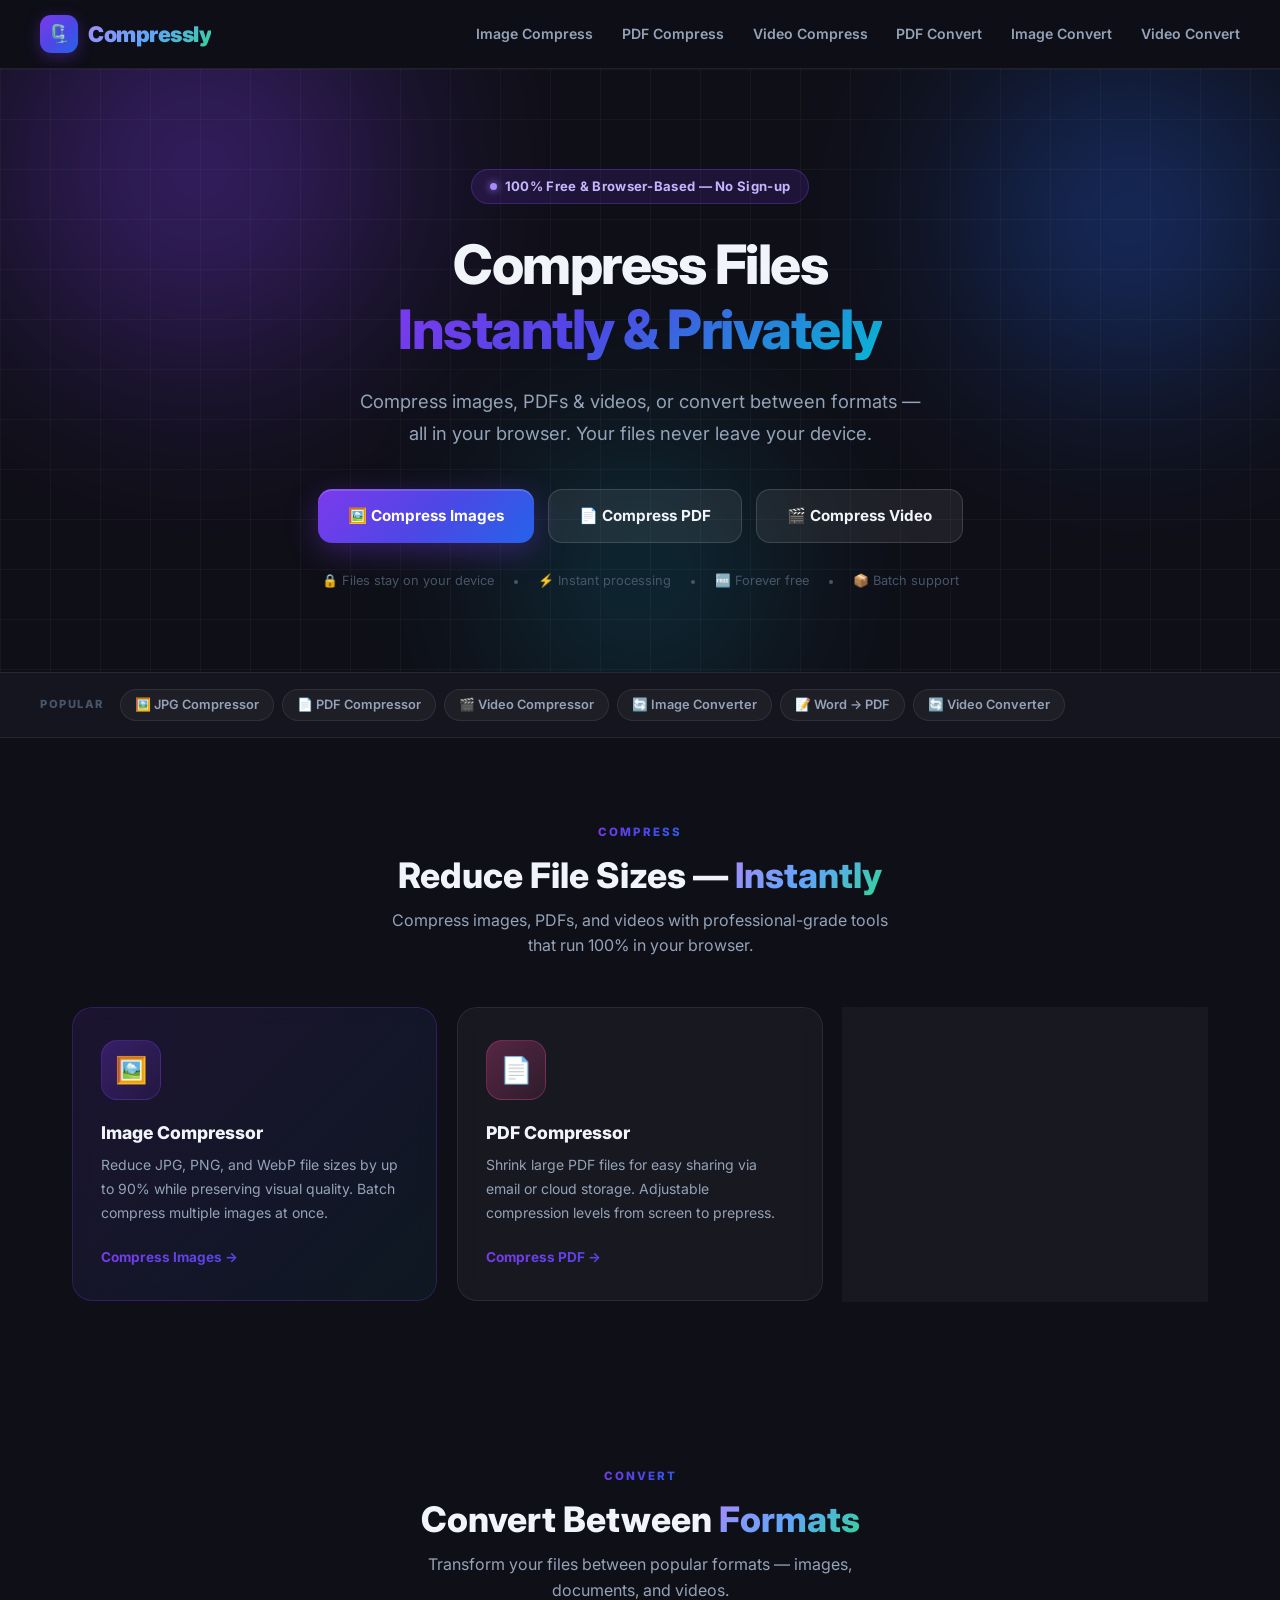
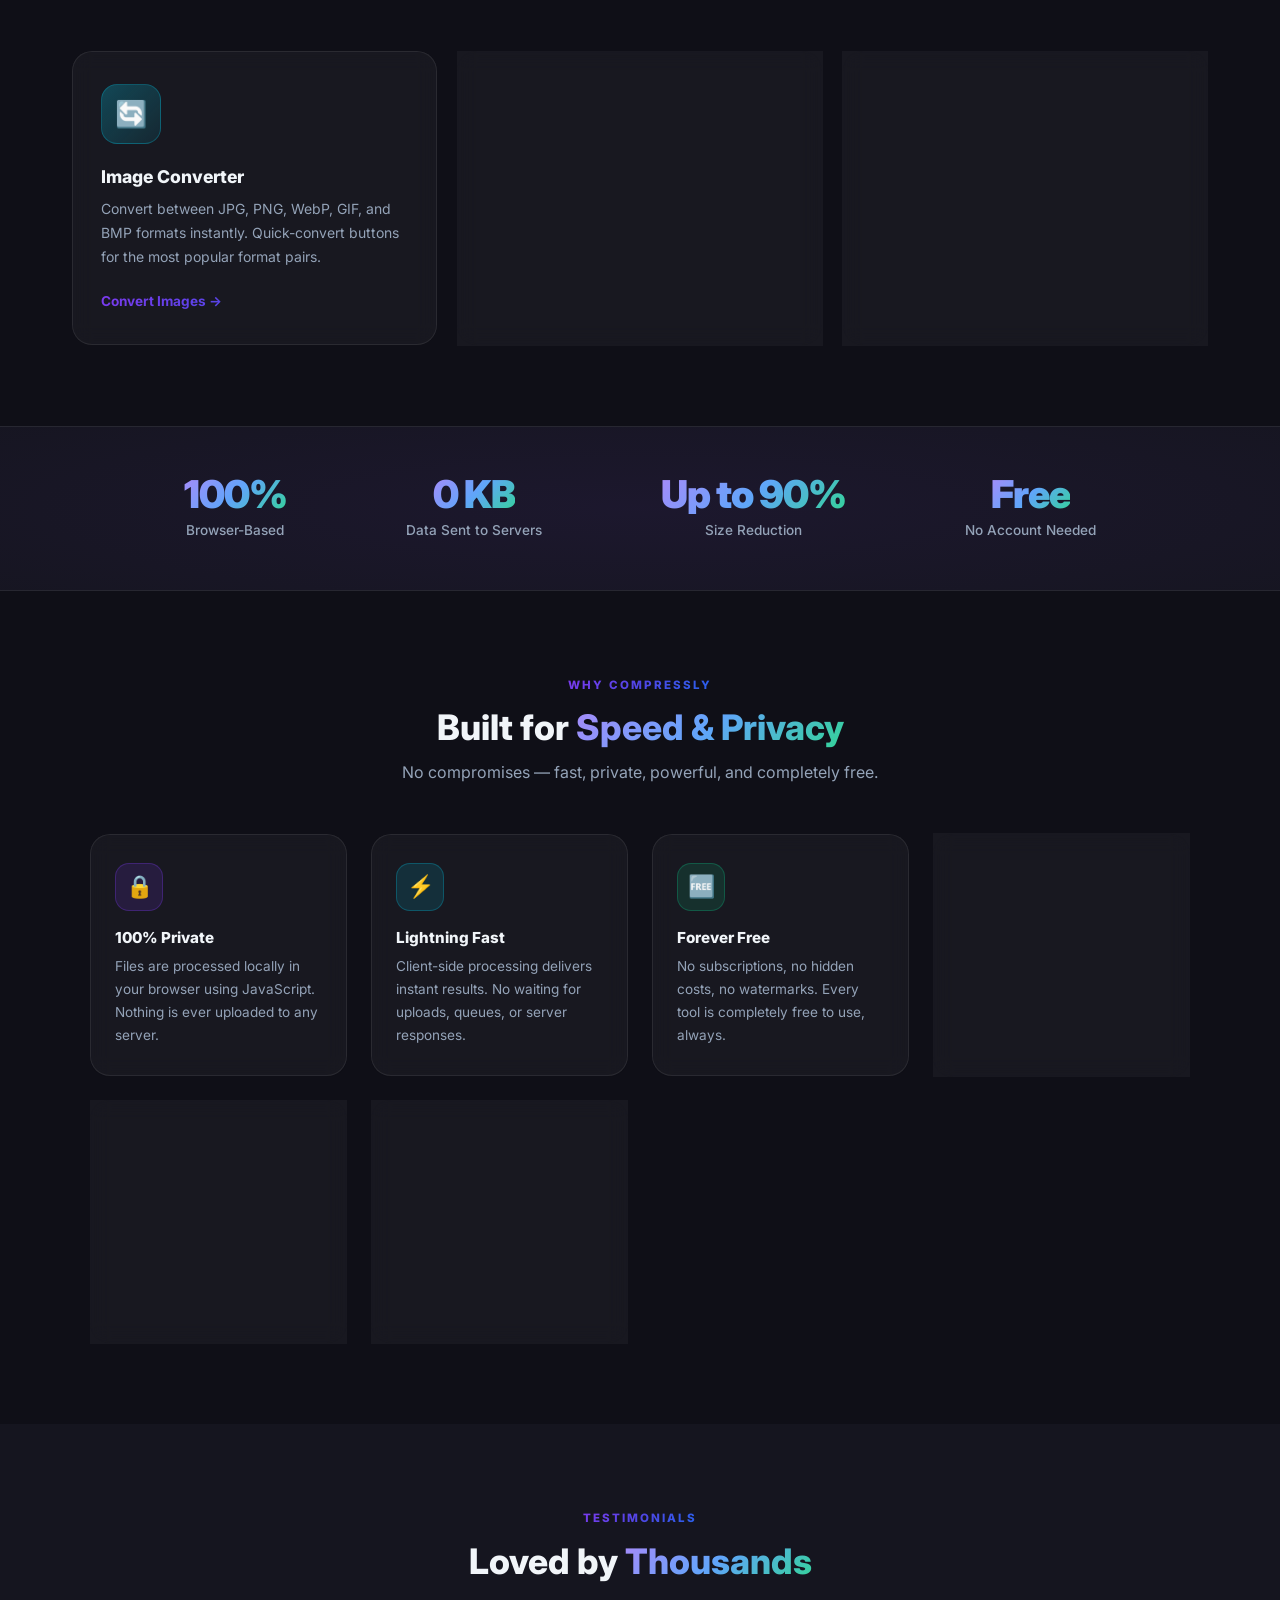
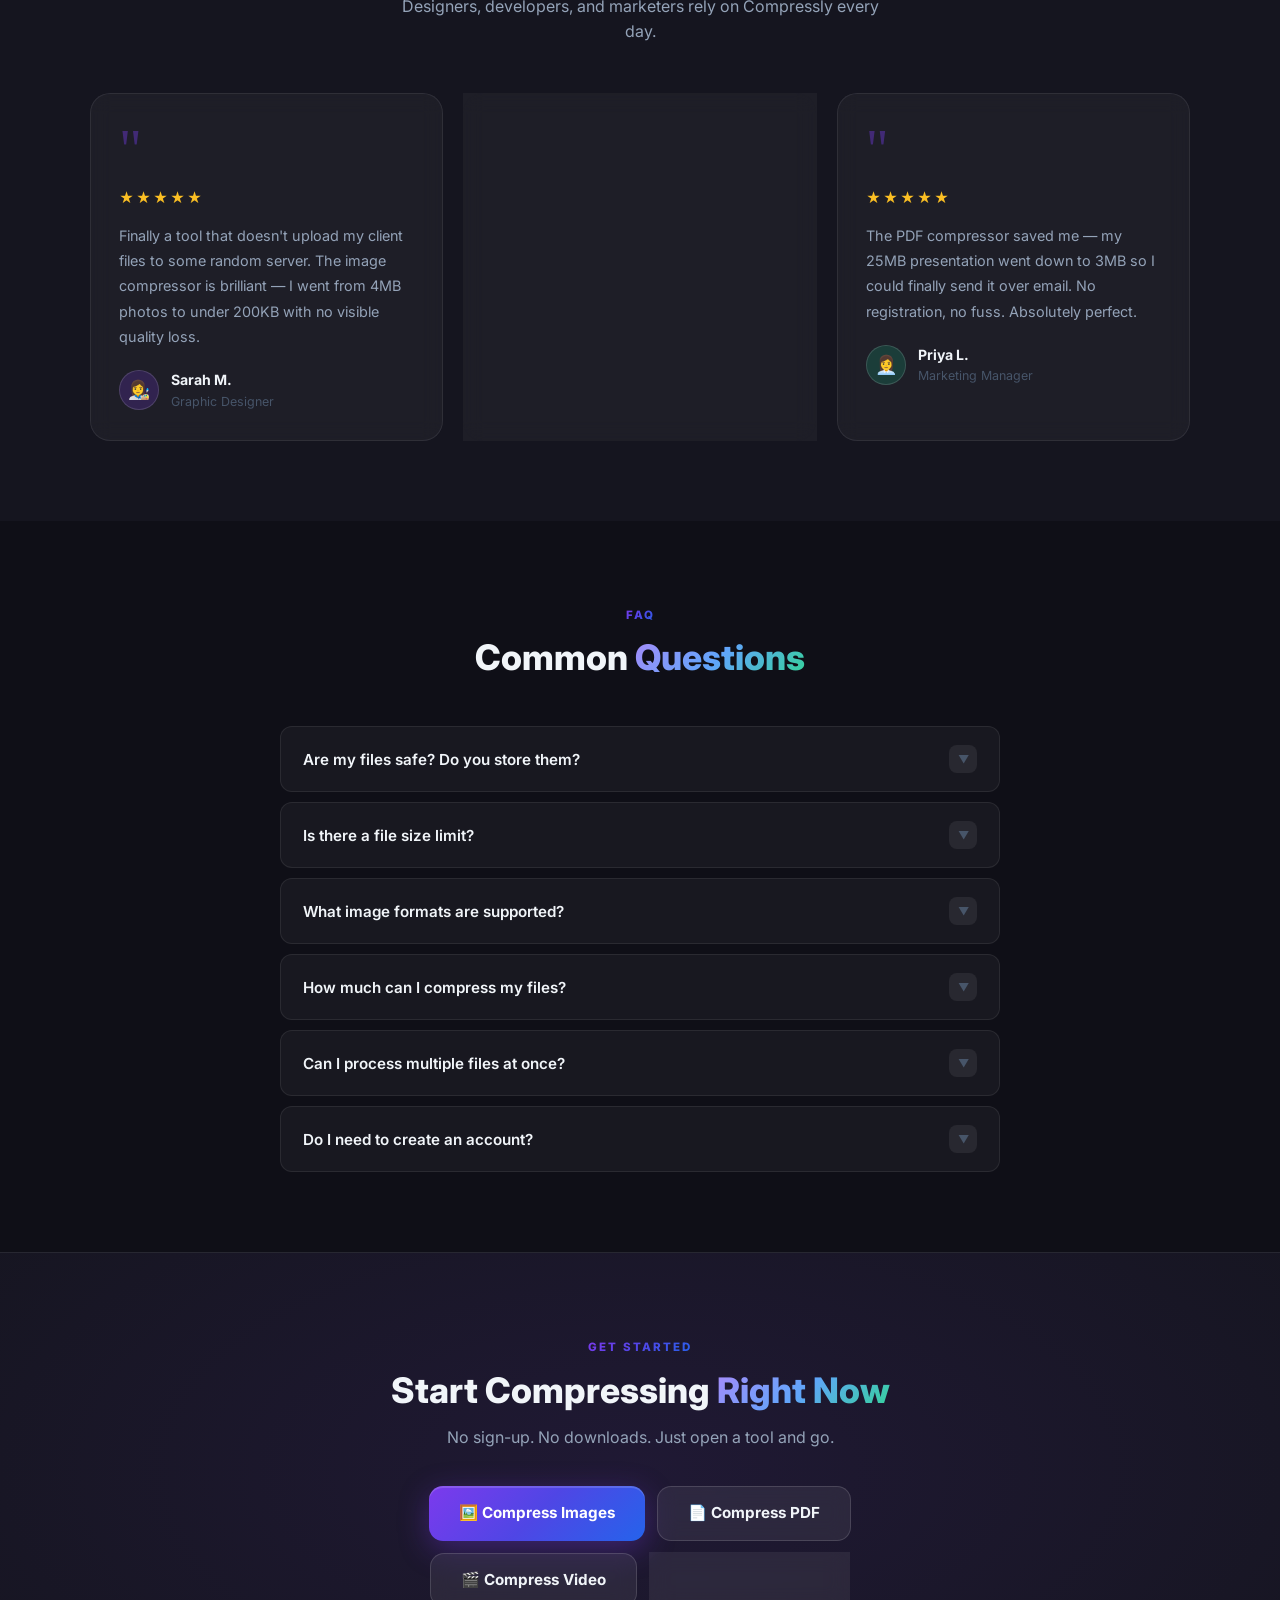
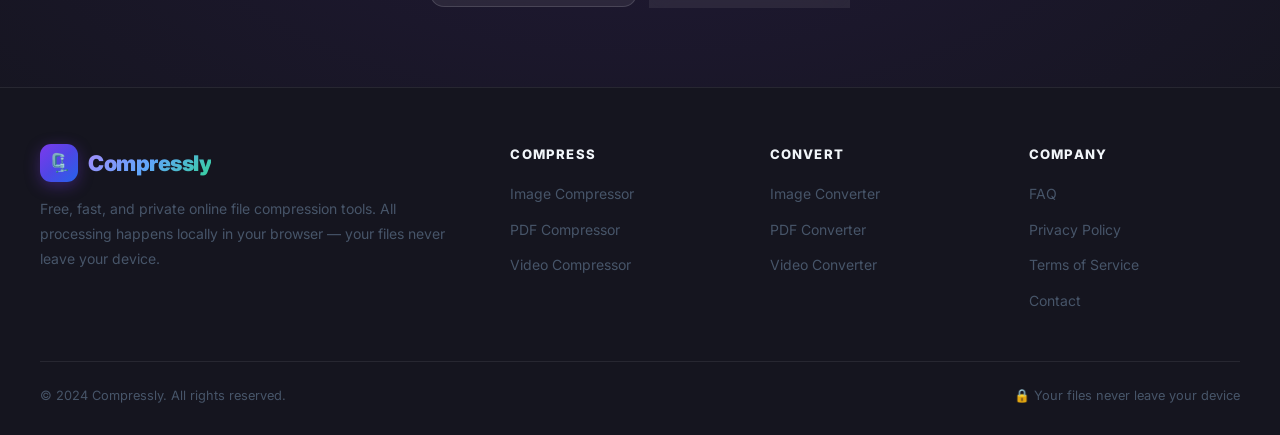
==== index.html @ cc507758 "first commit" ====
<!DOCTYPE html>
<html lang="en">
<head>
  <meta charset="UTF-8" />
  <meta name="viewport" content="width=device-width, initial-scale=1.0" />
  <title>Compressly – Free Online File Compressor & Converter | Image, PDF, Video</title>
  <meta name="description" content="Compress and convert images, PDFs, and videos instantly in your browser. Reduce JPG, PNG, WebP, PDF, MP4 file sizes by up to 90%. 100% free, private, no sign-up — files never leave your device." />
  <meta name="keywords" content="image compressor, PDF compressor, video compressor, image converter, PDF converter, video converter, compress JPG, compress PNG, compress WebP, compress PDF online, reduce file size, convert JPG to PNG, convert PNG to WebP, Word to PDF, PDF to Word, video compression, free online compressor, browser-based compression, no upload file compressor, batch image compression, file size reducer" />
  <meta name="author" content="Compressly" />
  <meta name="robots" content="index, follow" />
  <meta name="theme-color" content="#0f0f17" />
  <link rel="canonical" href="https://compressly.app/" />

  <!-- Open Graph / Facebook -->
  <meta property="og:type" content="website" />
  <meta property="og:title" content="Compressly – Free Online File Compressor & Converter" />
  <meta property="og:description" content="Compress and convert images, PDFs, and videos instantly in your browser. 100% free, private — files never leave your device." />
  <meta property="og:url" content="https://compressly.app/" />
  <meta property="og:site_name" content="Compressly" />
  <meta property="og:image" content="https://compressly.app/og-image.png" />
  <meta property="og:image:width" content="1200" />
  <meta property="og:image:height" content="630" />
  <meta property="og:locale" content="en_US" />

  <!-- Twitter Card -->
  <meta name="twitter:card" content="summary_large_image" />
  <meta name="twitter:title" content="Compressly – Free Online File Compressor & Converter" />
  <meta name="twitter:description" content="Compress images, PDFs & videos right in your browser. No uploads, no servers, no limits. 100% free." />
  <meta name="twitter:image" content="https://compressly.app/og-image.png" />

  <!-- Structured Data / JSON-LD -->
  <script type="application/ld+json">
  {
    "@context": "https://schema.org",
    "@type": "WebApplication",
    "name": "Compressly",
    "url": "https://compressly.app",
    "description": "Free browser-based file compression and conversion tools for images, PDFs, and videos.",
    "applicationCategory": "UtilitiesApplication",
    "operatingSystem": "Any",
    "offers": {
      "@type": "Offer",
      "price": "0",
      "priceCurrency": "USD"
    },
    "featureList": [
      "Image compression (JPG, PNG, WebP)",
      "PDF compression",
      "Video compression (MP4, WebM, MOV)",
      "Image format conversion",
      "PDF to Word conversion",
      "Word to PDF conversion",
      "Video format conversion",
      "Batch processing",
      "100% browser-based processing",
      "No file uploads to servers"
    ]
  }
  </script>

  <link rel="preconnect" href="https://fonts.googleapis.com" />
  <link href="https://fonts.googleapis.com/css2?family=Inter:wght@400;500;600;700;800;900&display=swap" rel="stylesheet" />
  <link rel="stylesheet" href="css/style.css" />
  <style>
    /* ── Index-only extras ── */

    /* Floating tool preview cards in hero */
    .hero-visual {
      position: absolute;
      right: 5%;
      top: 50%;
      transform: translateY(-50%);
      display: none;
    }

    @media (min-width: 1100px) { .hero-visual { display: block; } }

    .mini-card {
      background: rgba(255,255,255,0.06);
      border: 1px solid rgba(255,255,255,0.1);
      border-radius: 14px;
      padding: 12px 16px;
      display: flex;
      align-items: center;
      gap: 12px;
      backdrop-filter: blur(20px);
      min-width: 200px;
      margin-bottom: 12px;
    }

    .mini-card-1 { animation: float 5s ease-in-out infinite; }
    .mini-card-2 { animation: float 6s ease-in-out infinite 1.5s; }
    .mini-card-3 { animation: float 7s ease-in-out infinite 0.8s; }

    .mini-icon {
      width: 36px; height: 36px; border-radius: 10px;
      display: flex; align-items: center; justify-content: center; font-size: 18px;
      flex-shrink: 0;
    }

    .mini-info { flex: 1; }
    .mini-name { font-size: 0.78rem; font-weight: 700; color: #f1f5f9; }
    .mini-sub  { font-size: 0.7rem; color: rgba(255,255,255,0.4); margin-top: 2px; }

    .mini-badge {
      font-size: 0.7rem; font-weight: 800;
      background: rgba(16,185,129,0.2);
      border: 1px solid rgba(16,185,129,0.35);
      color: #6ee7b7;
      border-radius: 6px;
      padding: 2px 7px;
    }

    /* Tool grid card hover colors */
    .tool-card:nth-child(1):hover { border-color: rgba(124,58,237,0.5); box-shadow: 0 20px 60px rgba(0,0,0,0.5), 0 0 60px rgba(124,58,237,0.15); }
    .tool-card:nth-child(2):hover { border-color: rgba(239,68,68,0.5); box-shadow: 0 20px 60px rgba(0,0,0,0.5), 0 0 60px rgba(239,68,68,0.1); }
    .tool-card:nth-child(3):hover { border-color: rgba(6,182,212,0.5); box-shadow: 0 20px 60px rgba(0,0,0,0.5), 0 0 60px rgba(6,182,212,0.1); }

    /* Gradient border on first card */
    .tool-card-featured {
      background: linear-gradient(135deg, rgba(124,58,237,0.12), rgba(6,182,212,0.06)) !important;
      border: 1px solid rgba(124,58,237,0.25) !important;
    }

    /* Section separator line */
    .section-line {
      height: 1px;
      background: linear-gradient(90deg, transparent, var(--border2), transparent);
      max-width: 1200px;
      margin: 0 auto;
    }

    /* Feature icons unique colors */
    .fi-1 { background: rgba(124,58,237,0.15); border-color: rgba(124,58,237,0.3); }
    .fi-2 { background: rgba(6,182,212,0.15); border-color: rgba(6,182,212,0.3); }
    .fi-3 { background: rgba(16,185,129,0.15); border-color: rgba(16,185,129,0.3); }
    .fi-4 { background: rgba(245,158,11,0.15); border-color: rgba(245,158,11,0.3); }
    .fi-5 { background: rgba(236,72,153,0.15); border-color: rgba(236,72,153,0.3); }
    .fi-6 { background: rgba(79,70,229,0.15); border-color: rgba(79,70,229,0.3); }
  </style>
</head>
<body>

<!-- ── NAVBAR ── -->
<nav class="navbar">
  <div class="nav-inner">
    <a href="index.html" class="logo">
      <div class="logo-icon">🗜️</div>
      <span class="logo-text">Compressly</span>
    </a>
    <ul class="nav-links">
      <li><a href="image-compress.html">Image Compress</a></li>
      <li><a href="pdf-compress.html">PDF Compress</a></li>
      <li><a href="video-compress.html">Video Compress</a></li>
      <li><a href="pdf-convert.html">PDF Convert</a></li>
      <li><a href="image-convert.html">Image Convert</a></li>
      <li><a href="video-convert.html">Video Convert</a></li>
    </ul>
  </div>
</nav>

<!-- ── HERO ── -->
<section class="hero">
  <div class="hero-bg">
    <div class="orb orb-1"></div>
    <div class="orb orb-2"></div>
    <div class="orb orb-3"></div>
  </div>
  <div class="hero-grid"></div>

  <div class="hero-inner">
    <div class="hero-badge">
      <span class="badge-dot"></span>
      100% Free &amp; Browser-Based — No Sign-up
    </div>

    <h1>
      Compress Files<br/>
      <span class="line-grad">Instantly &amp; Privately</span>
    </h1>

    <p>Compress images, PDFs &amp; videos, or convert between formats — all in your browser. Your files never leave your device.</p>

    <div class="hero-actions">
      <a href="image-compress.html" class="btn-hero btn-hero-primary">🖼️ Compress Images</a>
      <a href="pdf-compress.html" class="btn-hero btn-hero-ghost">📄 Compress PDF</a>
      <a href="video-compress.html" class="btn-hero btn-hero-ghost">🎬 Compress Video</a>
    </div>

    <div class="hero-trust">
      <span>🔒 Files stay on your device</span>
      <span class="trust-dot"></span>
      <span>⚡ Instant processing</span>
      <span class="trust-dot"></span>
      <span>🆓 Forever free</span>
      <span class="trust-dot"></span>
      <span>📦 Batch support</span>
    </div>
  </div>
</section>

<!-- ── POPULAR STRIP ── -->
<div class="popular-strip">
  <div class="popular-strip-inner">
    <span class="popular-label">Popular</span>
    <div class="popular-links">
      <a href="image-compress.html" class="popular-link">🖼️ JPG Compressor</a>
      <a href="pdf-compress.html" class="popular-link">📄 PDF Compressor</a>
      <a href="video-compress.html" class="popular-link">🎬 Video Compressor</a>
      <a href="image-convert.html" class="popular-link">🔄 Image Converter</a>
      <a href="pdf-convert.html" class="popular-link">📝 Word → PDF</a>
      <a href="video-convert.html" class="popular-link">🔄 Video Converter</a>
    </div>
  </div>
</div>

<!-- ── COMPRESS SECTION ── -->
<section class="tools-section">
  <div class="section-header">
    <div class="section-eyebrow">Compress</div>
    <h2>Reduce File Sizes — <span class="gradient-text">Instantly</span></h2>
    <p>Compress images, PDFs, and videos with professional-grade tools that run 100% in your browser.</p>
  </div>

  <div class="tools-grid">

    <a href="image-compress.html" class="tool-card tool-card-featured">
      <div class="tool-icon icon-violet">🖼️</div>
      <h3>Image Compressor</h3>
      <p>Reduce JPG, PNG, and WebP file sizes by up to 90% while preserving visual quality. Batch compress multiple images at once.</p>
      <span class="tool-card-link">Compress Images →</span>
    </a>

    <a href="pdf-compress.html" class="tool-card">
      <div class="tool-icon icon-pink">📄</div>
      <h3>PDF Compressor</h3>
      <p>Shrink large PDF files for easy sharing via email or cloud storage. Adjustable compression levels from screen to prepress.</p>
      <span class="tool-card-link">Compress PDF →</span>
    </a>

    <a href="video-compress.html" class="tool-card">
      <div class="tool-icon icon-amber">🎬</div>
      <h3>Video Compressor</h3>
      <p>Reduce video file sizes with adjustable resolution, bitrate, and audio settings. Supports MP4, WebM, MOV, and AVI.</p>
      <span class="tool-card-link">Compress Video →</span>
    </a>

  </div>
</section>

<div class="section-line"></div>

<!-- ── CONVERT SECTION ── -->
<section class="tools-section">
  <div class="section-header">
    <div class="section-eyebrow">Convert</div>
    <h2>Convert Between <span class="gradient-text">Formats</span></h2>
    <p>Transform your files between popular formats — images, documents, and videos.</p>
  </div>

  <div class="tools-grid">

    <a href="image-convert.html" class="tool-card">
      <div class="tool-icon icon-cyan">🔄</div>
      <h3>Image Converter</h3>
      <p>Convert between JPG, PNG, WebP, GIF, and BMP formats instantly. Quick-convert buttons for the most popular format pairs.</p>
      <span class="tool-card-link">Convert Images →</span>
    </a>

    <a href="pdf-convert.html" class="tool-card">
      <div class="tool-icon icon-blue">📑</div>
      <h3>PDF Converter</h3>
      <p>Convert Word documents to PDF and PDF files back to editable Word .docx — with preview, page size options, and instant download.</p>
      <span class="tool-card-link">Convert PDF →</span>
    </a>

    <a href="video-convert.html" class="tool-card">
      <div class="tool-icon icon-green">🎬</div>
      <h3>Video Converter</h3>
      <p>Convert videos between MP4, WebM, and other formats. Choose codecs, resolution, and quality settings.</p>
      <span class="tool-card-link">Convert Video →</span>
    </a>

  </div>
</section>

<div class="section-line"></div>

<!-- ── STATS BAR ── -->
<div class="stats-bar">
  <div class="stats-inner">
    <div class="stat-item">
      <div class="val">100%</div>
      <div class="lbl">Browser-Based</div>
    </div>
    <div class="stat-item">
      <div class="val">0 KB</div>
      <div class="lbl">Data Sent to Servers</div>
    </div>
    <div class="stat-item">
      <div class="val">Up to 90%</div>
      <div class="lbl">Size Reduction</div>
    </div>
    <div class="stat-item">
      <div class="val">Free</div>
      <div class="lbl">No Account Needed</div>
    </div>
  </div>
</div>

<!-- ── FEATURES ── -->
<section class="features-section">
  <div class="features-inner">
    <div class="section-header">
      <div class="section-eyebrow">Why Compressly</div>
      <h2>Built for <span class="gradient-text">Speed &amp; Privacy</span></h2>
      <p>No compromises — fast, private, powerful, and completely free.</p>
    </div>
    <div class="features-grid">
      <div class="feature-card">
        <div class="feature-icon fi-1">🔒</div>
        <h4>100% Private</h4>
        <p>Files are processed locally in your browser using JavaScript. Nothing is ever uploaded to any server.</p>
      </div>
      <div class="feature-card">
        <div class="feature-icon fi-2">⚡</div>
        <h4>Lightning Fast</h4>
        <p>Client-side processing delivers instant results. No waiting for uploads, queues, or server responses.</p>
      </div>
      <div class="feature-card">
        <div class="feature-icon fi-3">🆓</div>
        <h4>Forever Free</h4>
        <p>No subscriptions, no hidden costs, no watermarks. Every tool is completely free to use, always.</p>
      </div>
      <div class="feature-card">
        <div class="feature-icon fi-4">📦</div>
        <h4>Batch Processing</h4>
        <p>Process dozens of files at once. Compress a whole folder of images and download as one ZIP.</p>
      </div>
      <div class="feature-card">
        <div class="feature-icon fi-5">📱</div>
        <h4>Works Everywhere</h4>
        <p>Fully responsive — works perfectly on desktop, tablet, or mobile with no app install required.</p>
      </div>
      <div class="feature-card">
        <div class="feature-icon fi-6">🎛️</div>
        <h4>Full Control</h4>
        <p>Adjust quality, dimensions, and output format with intuitive controls built into every tool.</p>
      </div>
    </div>
  </div>
</section>

<div class="section-line"></div>

<!-- ── TESTIMONIALS ── -->
<section class="testimonials-section">
  <div class="section-header">
    <div class="section-eyebrow">Testimonials</div>
    <h2>Loved by <span class="gradient-text">Thousands</span></h2>
    <p>Designers, developers, and marketers rely on Compressly every day.</p>
  </div>
  <div class="testimonials-grid">
    <div class="testimonial-card">
      <div class="t-quote">"</div>
      <div class="stars">★★★★★</div>
      <p class="testimonial-text">Finally a tool that doesn't upload my client files to some random server. The image compressor is brilliant — I went from 4MB photos to under 200KB with no visible quality loss.</p>
      <div class="testimonial-author">
        <div class="author-avatar" style="background:rgba(124,58,237,0.2)">👩‍🎨</div>
        <div>
          <div class="author-name">Sarah M.</div>
          <div class="author-role">Graphic Designer</div>
        </div>
      </div>
    </div>
    <div class="testimonial-card">
      <div class="t-quote">"</div>
      <div class="stars">★★★★★</div>
      <p class="testimonial-text">I batch-compressed 200 product images for our e-commerce site in under 2 minutes. The quality settings are perfect and the interface is incredibly intuitive.</p>
      <div class="testimonial-author">
        <div class="author-avatar" style="background:rgba(6,182,212,0.2)">👨‍💻</div>
        <div>
          <div class="author-name">James K.</div>
          <div class="author-role">Web Developer</div>
        </div>
      </div>
    </div>
    <div class="testimonial-card">
      <div class="t-quote">"</div>
      <div class="stars">★★★★★</div>
      <p class="testimonial-text">The PDF compressor saved me — my 25MB presentation went down to 3MB so I could finally send it over email. No registration, no fuss. Absolutely perfect.</p>
      <div class="testimonial-author">
        <div class="author-avatar" style="background:rgba(16,185,129,0.2)">👩‍💼</div>
        <div>
          <div class="author-name">Priya L.</div>
          <div class="author-role">Marketing Manager</div>
        </div>
      </div>
    </div>
  </div>
</section>

<!-- ── FAQ ── -->
<section class="faq-section" id="faq">
  <div class="faq-inner">
    <div class="section-header">
      <div class="section-eyebrow">FAQ</div>
      <h2>Common <span class="gradient-text">Questions</span></h2>
    </div>
    <div class="faq-list">
      <div class="faq-item">
        <button class="faq-question" onclick="toggleFaq(this)">
          Are my files safe? Do you store them?
          <span class="faq-chevron">▼</span>
        </button>
        <div class="faq-answer">Absolutely. All file processing happens entirely in your browser using JavaScript. Your files are never uploaded to any server, and we have no way to access them. This is a fundamental design decision, not just a promise.</div>
      </div>
      <div class="faq-item">
        <button class="faq-question" onclick="toggleFaq(this)">
          Is there a file size limit?
          <span class="faq-chevron">▼</span>
        </button>
        <div class="faq-answer">Since processing happens in the browser, the only limit is your device's available memory. Most modern devices can handle files up to several hundred MB. For very large files, a desktop with ample RAM works best.</div>
      </div>
      <div class="faq-item">
        <button class="faq-question" onclick="toggleFaq(this)">
          What image formats are supported?
          <span class="faq-chevron">▼</span>
        </button>
        <div class="faq-answer">Our image tools support JPG/JPEG, PNG, WebP, GIF, and BMP. For compression, JPG and PNG yield the best results. WebP is an excellent modern format choice for web use with the smallest file sizes.</div>
      </div>
      <div class="faq-item">
        <button class="faq-question" onclick="toggleFaq(this)">
          How much can I compress my files?
          <span class="faq-chevron">▼</span>
        </button>
        <div class="faq-answer">Results vary by file content. Typical results: JPG photos 60–85%, PNG graphics 30–70%, PDFs 40–80%. The quality slider lets you fine-tune the balance between file size and visual fidelity.</div>
      </div>
      <div class="faq-item">
        <button class="faq-question" onclick="toggleFaq(this)">
          Can I process multiple files at once?
          <span class="faq-chevron">▼</span>
        </button>
        <div class="faq-answer">Yes! The image compressor and converter support batch processing — just drop multiple files into the upload zone. Each file is processed individually and you can download them all at once as a ZIP archive.</div>
      </div>
      <div class="faq-item">
        <button class="faq-question" onclick="toggleFaq(this)">
          Do I need to create an account?
          <span class="faq-chevron">▼</span>
        </button>
        <div class="faq-answer">No. Compressly is completely free with no account or registration required. Just open any tool and start compressing immediately — no email, no password, no credit card.</div>
      </div>
    </div>
  </div>
</section>

<!-- ── CTA BANNER ── -->
<section style="padding: 80px 2rem; background: var(--bg2); border-top: 1px solid var(--border); text-align: center; position: relative; overflow: hidden;">
  <div style="position:absolute;inset:0;background:radial-gradient(ellipse 70% 100% at 50% 50%, rgba(124,58,237,0.1), transparent);pointer-events:none"></div>
  <div style="position:relative;max-width:600px;margin:0 auto">
    <div class="section-eyebrow">Get Started</div>
    <h2 style="margin-bottom:14px;color:var(--text-1)">Start Compressing <span class="gradient-text">Right Now</span></h2>
    <p style="margin-bottom:36px">No sign-up. No downloads. Just open a tool and go.</p>
    <div style="display:flex;gap:12px;justify-content:center;flex-wrap:wrap">
      <a href="image-compress.html" class="btn-hero btn-hero-primary">🖼️ Compress Images</a>
      <a href="pdf-compress.html" class="btn-hero btn-hero-ghost">📄 Compress PDF</a>
      <a href="video-compress.html" class="btn-hero btn-hero-ghost">🎬 Compress Video</a>
      <a href="image-convert.html" class="btn-hero btn-hero-ghost">🔄 Convert Format</a>
    </div>
  </div>
</section>

<!-- ── FOOTER ── -->
<footer>
  <div class="footer-inner">
    <div class="footer-top">
      <div class="footer-brand">
        <a href="index.html" class="logo">
          <div class="logo-icon">🗜️</div>
          <span class="logo-text">Compressly</span>
        </a>
        <p>Free, fast, and private online file compression tools. All processing happens locally in your browser — your files never leave your device.</p>
      </div>
      <div class="footer-col">
        <h5>Compress</h5>
        <ul>
          <li><a href="image-compress.html">Image Compressor</a></li>
          <li><a href="pdf-compress.html">PDF Compressor</a></li>
          <li><a href="video-compress.html">Video Compressor</a></li>
        </ul>
      </div>
      <div class="footer-col">
        <h5>Convert</h5>
        <ul>
          <li><a href="image-convert.html">Image Converter</a></li>
          <li><a href="pdf-convert.html">PDF Converter</a></li>
          <li><a href="video-convert.html">Video Converter</a></li>
        </ul>
      </div>
      <div class="footer-col">
        <h5>Company</h5>
        <ul>
          <li><a href="#faq">FAQ</a></li>
          <li><a href="#">Privacy Policy</a></li>
          <li><a href="#">Terms of Service</a></li>
          <li><a href="#">Contact</a></li>
        </ul>
      </div>
    </div>
    <div class="footer-bottom">
      <span>© 2024 Compressly. All rights reserved.</span>
      <span>🔒 Your files never leave your device</span>
    </div>
  </div>
</footer>

<script>
  function toggleFaq(btn) {
    const item = btn.closest('.faq-item');
    const isOpen = item.classList.contains('open');
    document.querySelectorAll('.faq-item').forEach(i => i.classList.remove('open'));
    if (!isOpen) item.classList.add('open');
  }
</script>
</body>
</html>
---- css/style.css ----
/* ============================================================
   COMPRESSLY — Modern Redesign
   Design language: Dark-accented, glassmorphism, gradient-rich
   ============================================================ */

@import url('https://fonts.googleapis.com/css2?family=Inter:wght@400;500;600;700;800;900&display=swap');

/* ── CSS Variables ── */
:root {
  --p1: #7c3aed;
  --p2: #4f46e5;
  --p3: #2563eb;
  --cyan: #06b6d4;
  --pink: #ec4899;
  --green: #10b981;
  --amber: #f59e0b;
  --red: #ef4444;

  --bg: #0f0f17;
  --bg2: #15151f;
  --bg3: #1c1c2e;
  --surface: rgba(255,255,255,0.04);
  --surface2: rgba(255,255,255,0.07);
  --surface3: rgba(255,255,255,0.11);
  --border: rgba(255,255,255,0.08);
  --border2: rgba(255,255,255,0.14);
  --border3: rgba(255,255,255,0.22);

  --text-1: #f1f5f9;
  --text-2: #94a3b8;
  --text-3: #475569;

  --glow-p: rgba(124,58,237,0.35);
  --glow-c: rgba(6,182,212,0.3);

  --grad-primary: linear-gradient(135deg, #7c3aed, #4f46e5, #2563eb);
  --grad-hero: linear-gradient(135deg, #7c3aed 0%, #4f46e5 40%, #06b6d4 100%);
  --grad-card: linear-gradient(135deg, rgba(124,58,237,0.15), rgba(6,182,212,0.08));
  --grad-text: linear-gradient(135deg, #a78bfa, #60a5fa, #34d399);

  --radius: 20px;
  --radius-sm: 12px;
  --radius-xs: 8px;
  --transition: all 0.25s cubic-bezier(0.4, 0, 0.2, 1);
  --transition-slow: all 0.5s cubic-bezier(0.4, 0, 0.2, 1);

  --shadow-glow: 0 0 40px rgba(124,58,237,0.25);
  --shadow-card: 0 8px 32px rgba(0,0,0,0.4);
  --shadow-lg: 0 20px 60px rgba(0,0,0,0.5);
}

/* ── Reset ── */
*, *::before, *::after { box-sizing: border-box; margin: 0; padding: 0; }

html { scroll-behavior: smooth; }

body {
  font-family: 'Inter', -apple-system, BlinkMacSystemFont, sans-serif;
  background: var(--bg);
  color: var(--text-1);
  min-height: 100vh;
  display: flex;
  flex-direction: column;
  line-height: 1.6;
  -webkit-font-smoothing: antialiased;
}

a { text-decoration: none; color: inherit; }
img { display: block; }

/* ── Scrollbar ── */
::-webkit-scrollbar { width: 6px; }
::-webkit-scrollbar-track { background: var(--bg2); }
::-webkit-scrollbar-thumb { background: var(--p1); border-radius: 99px; }

/* ── Typography ── */
h1, h2, h3, h4 { font-weight: 800; line-height: 1.2; }
h1 { font-size: clamp(2rem, 5vw, 3.4rem); }
h2 { font-size: clamp(1.5rem, 3.5vw, 2.2rem); }
h3 { font-size: 1.15rem; }
p { color: var(--text-2); }

.gradient-text {
  background: var(--grad-text);
  -webkit-background-clip: text;
  -webkit-text-fill-color: transparent;
  background-clip: text;
}

/* ── Animations ── */
@keyframes float {
  0%, 100% { transform: translateY(0px) rotate(0deg); }
  33% { transform: translateY(-18px) rotate(1deg); }
  66% { transform: translateY(-8px) rotate(-1deg); }
}
@keyframes pulse-glow {
  0%, 100% { box-shadow: 0 0 20px var(--glow-p), 0 0 60px rgba(124,58,237,0.1); }
  50% { box-shadow: 0 0 40px var(--glow-p), 0 0 80px rgba(124,58,237,0.2); }
}
@keyframes spin { to { transform: rotate(360deg); } }
@keyframes dash {
  to { stroke-dashoffset: -100; }
}
@keyframes fadeUp {
  from { opacity: 0; transform: translateY(24px); }
  to { opacity: 1; transform: translateY(0); }
}
@keyframes shimmer {
  0% { background-position: -200% center; }
  100% { background-position: 200% center; }
}
@keyframes orb-1 {
  0%, 100% { transform: translate(0, 0) scale(1); }
  50% { transform: translate(40px, -30px) scale(1.1); }
}
@keyframes orb-2 {
  0%, 100% { transform: translate(0, 0) scale(1); }
  50% { transform: translate(-30px, 20px) scale(0.9); }
}
@keyframes border-spin {
  from { transform: rotate(0deg); }
  to { transform: rotate(360deg); }
}
@keyframes progress-stripe {
  from { background-position: 0 0; }
  to { background-position: 40px 0; }
}

/* ── Navbar ── */
.navbar {
  position: sticky;
  top: 0;
  z-index: 100;
  padding: 0 2rem;
  background: rgba(15,15,23,0.75);
  backdrop-filter: blur(20px) saturate(180%);
  -webkit-backdrop-filter: blur(20px) saturate(180%);
  border-bottom: 1px solid var(--border);
}

.nav-inner {
  max-width: 1200px;
  margin: 0 auto;
  display: flex;
  align-items: center;
  justify-content: space-between;
  height: 68px;
}

.logo {
  display: flex;
  align-items: center;
  gap: 10px;
  font-size: 1.35rem;
  font-weight: 900;
  letter-spacing: -0.5px;
  color: var(--text-1);
}

.logo-icon {
  width: 38px; height: 38px;
  border-radius: 11px;
  background: var(--grad-primary);
  display: flex;
  align-items: center;
  justify-content: center;
  font-size: 18px;
  box-shadow: 0 4px 15px var(--glow-p);
  animation: pulse-glow 3s ease-in-out infinite;
}

.logo-text { background: var(--grad-text); -webkit-background-clip: text; -webkit-text-fill-color: transparent; background-clip: text; }

.nav-links {
  display: flex;
  align-items: center;
  gap: 1.8rem;
  list-style: none;
}

.nav-links a {
  font-size: 0.88rem;
  font-weight: 600;
  color: var(--text-2);
  transition: var(--transition);
  position: relative;
  padding: 4px 0;
}

.nav-links a::after {
  content: '';
  position: absolute;
  bottom: -2px; left: 0;
  width: 0; height: 2px;
  background: var(--grad-primary);
  border-radius: 99px;
  transition: var(--transition);
}

.nav-links a:hover, .nav-links a.active { color: var(--text-1); }
.nav-links a:hover::after, .nav-links a.active::after { width: 100%; }

.nav-cta {
  background: var(--grad-primary) !important;
  color: #fff !important;
  padding: 8px 20px;
  border-radius: 10px;
  font-size: 0.85rem;
  box-shadow: 0 4px 16px var(--glow-p);
  transition: var(--transition) !important;
}
.nav-cta::after { display: none !important; }
.nav-cta:hover { transform: translateY(-2px); box-shadow: 0 8px 24px var(--glow-p) !important; }

/* ── Hero ── */
.hero {
  position: relative;
  padding: 100px 2rem 80px;
  text-align: center;
  overflow: hidden;
  background: var(--bg);
}

/* Mesh gradient background */
.hero-bg {
  position: absolute;
  inset: 0;
  overflow: hidden;
  pointer-events: none;
}

.orb {
  position: absolute;
  border-radius: 50%;
  filter: blur(80px);
  opacity: 0.45;
}

.orb-1 {
  width: 600px; height: 600px;
  background: radial-gradient(circle, var(--p1), transparent 70%);
  top: -200px; left: -100px;
  animation: orb-1 8s ease-in-out infinite;
}

.orb-2 {
  width: 500px; height: 500px;
  background: radial-gradient(circle, var(--p3), transparent 70%);
  top: -100px; right: -100px;
  animation: orb-2 10s ease-in-out infinite;
}

.orb-3 {
  width: 400px; height: 400px;
  background: radial-gradient(circle, var(--cyan), transparent 70%);
  bottom: -100px; left: 50%;
  transform: translateX(-50%);
  opacity: 0.25;
}

/* Grid overlay */
.hero-grid {
  position: absolute;
  inset: 0;
  background-image:
    linear-gradient(rgba(255,255,255,0.03) 1px, transparent 1px),
    linear-gradient(90deg, rgba(255,255,255,0.03) 1px, transparent 1px);
  background-size: 50px 50px;
}

.hero-inner {
  position: relative;
  max-width: 820px;
  margin: 0 auto;
  animation: fadeUp 0.8s ease both;
}

.hero-badge {
  display: inline-flex;
  align-items: center;
  gap: 8px;
  background: rgba(124,58,237,0.15);
  border: 1px solid rgba(124,58,237,0.35);
  border-radius: 100px;
  padding: 6px 18px;
  font-size: 0.82rem;
  font-weight: 700;
  color: #c4b5fd;
  margin-bottom: 28px;
  letter-spacing: 0.3px;
  backdrop-filter: blur(10px);
}

.hero-badge .badge-dot {
  width: 7px; height: 7px;
  border-radius: 50%;
  background: #a78bfa;
  box-shadow: 0 0 8px #a78bfa;
  animation: pulse-glow 2s infinite;
  flex-shrink: 0;
}

.hero h1 {
  margin-bottom: 22px;
  color: var(--text-1);
  letter-spacing: -1.5px;
}

.hero h1 .line-grad {
  background: var(--grad-hero);
  -webkit-background-clip: text;
  -webkit-text-fill-color: transparent;
  background-clip: text;
}

.hero p {
  font-size: 1.15rem;
  max-width: 560px;
  margin: 0 auto 40px;
  color: var(--text-2);
  line-height: 1.75;
}

.hero-actions {
  display: flex;
  gap: 14px;
  justify-content: center;
  flex-wrap: wrap;
}

.btn-hero {
  display: inline-flex;
  align-items: center;
  gap: 9px;
  padding: 14px 30px;
  border-radius: 14px;
  font-size: 0.95rem;
  font-weight: 700;
  cursor: pointer;
  transition: var(--transition);
  font-family: inherit;
  border: none;
  text-decoration: none;
  white-space: nowrap;
}

.btn-hero-primary {
  background: var(--grad-primary);
  color: #fff;
  box-shadow: 0 8px 30px var(--glow-p), 0 2px 0 rgba(255,255,255,0.15) inset;
}
.btn-hero-primary:hover { transform: translateY(-3px); box-shadow: 0 16px 40px var(--glow-p); }

.btn-hero-ghost {
  background: var(--surface2);
  color: var(--text-1);
  border: 1px solid var(--border2);
  backdrop-filter: blur(10px);
}
.btn-hero-ghost:hover { background: var(--surface3); border-color: var(--border3); transform: translateY(-2px); }

.hero-trust {
  display: flex;
  align-items: center;
  justify-content: center;
  gap: 20px;
  margin-top: 28px;
  font-size: 0.8rem;
  color: var(--text-3);
  flex-wrap: wrap;
}

.hero-trust span {
  display: flex;
  align-items: center;
  gap: 6px;
}

.trust-dot {
  width: 4px; height: 4px;
  border-radius: 50%;
  background: var(--text-3);
}

/* ── Popular strip ── */
.popular-strip {
  padding: 16px 2rem;
  background: var(--bg2);
  border-top: 1px solid var(--border);
  border-bottom: 1px solid var(--border);
}

.popular-strip-inner {
  max-width: 1200px;
  margin: 0 auto;
  display: flex;
  align-items: center;
  gap: 16px;
  flex-wrap: wrap;
}

.popular-label {
  font-size: 0.7rem;
  font-weight: 800;
  text-transform: uppercase;
  letter-spacing: 1.5px;
  color: var(--text-3);
  flex-shrink: 0;
}

.popular-links { display: flex; gap: 8px; flex-wrap: wrap; }

.popular-link {
  display: inline-flex;
  align-items: center;
  gap: 5px;
  padding: 5px 14px;
  background: var(--surface);
  border: 1px solid var(--border);
  border-radius: 100px;
  font-size: 0.8rem;
  font-weight: 600;
  color: var(--text-2);
  transition: var(--transition);
}

.popular-link:hover {
  background: rgba(124,58,237,0.2);
  border-color: rgba(124,58,237,0.4);
  color: #c4b5fd;
}

/* ── Section headers ── */
.section-header { text-align: center; margin-bottom: 48px; }
.section-header h2 { margin-bottom: 12px; color: var(--text-1); }
.section-header p { max-width: 500px; margin: 0 auto; font-size: 1rem; }

.section-eyebrow {
  display: inline-block;
  font-size: 0.72rem;
  font-weight: 800;
  text-transform: uppercase;
  letter-spacing: 2px;
  background: var(--grad-primary);
  -webkit-background-clip: text;
  -webkit-text-fill-color: transparent;
  background-clip: text;
  margin-bottom: 12px;
}

/* ── Tools Section ── */
.tools-section {
  padding: 80px 2rem;
  max-width: 1200px;
  margin: 0 auto;
  width: 100%;
}

.tools-grid {
  display: grid;
  grid-template-columns: repeat(auto-fit, minmax(300px, 1fr));
  gap: 20px;
}

.tool-card {
  background: var(--surface);
  border: 1px solid var(--border);
  border-radius: var(--radius);
  padding: 32px 28px;
  cursor: pointer;
  display: flex;
  flex-direction: column;
  position: relative;
  overflow: hidden;
  transition: var(--transition);
  backdrop-filter: blur(10px);
}

.tool-card::before {
  content: '';
  position: absolute;
  inset: 0;
  background: var(--grad-card);
  opacity: 0;
  transition: var(--transition);
}

.tool-card::after {
  content: '';
  position: absolute;
  top: 0; left: 0; right: 0;
  height: 1px;
  background: linear-gradient(90deg, transparent, rgba(167,139,250,0.5), transparent);
  opacity: 0;
  transition: var(--transition);
}

.tool-card:hover {
  transform: translateY(-6px);
  border-color: rgba(124,58,237,0.4);
  box-shadow: 0 20px 60px rgba(0,0,0,0.5), 0 0 40px rgba(124,58,237,0.12);
}

.tool-card:hover::before { opacity: 1; }
.tool-card:hover::after { opacity: 1; }

.tool-icon {
  width: 60px; height: 60px;
  border-radius: 16px;
  display: flex;
  align-items: center;
  justify-content: center;
  font-size: 26px;
  margin-bottom: 22px;
  position: relative;
  flex-shrink: 0;
  transition: var(--transition);
}

.tool-card:hover .tool-icon { transform: scale(1.08) rotate(-2deg); }

.icon-violet { background: linear-gradient(135deg, rgba(124,58,237,0.3), rgba(124,58,237,0.1)); border: 1px solid rgba(124,58,237,0.3); }
.icon-blue   { background: linear-gradient(135deg, rgba(37,99,235,0.3), rgba(37,99,235,0.1)); border: 1px solid rgba(37,99,235,0.3); }
.icon-cyan   { background: linear-gradient(135deg, rgba(6,182,212,0.3), rgba(6,182,212,0.1)); border: 1px solid rgba(6,182,212,0.3); }
.icon-green  { background: linear-gradient(135deg, rgba(16,185,129,0.3), rgba(16,185,129,0.1)); border: 1px solid rgba(16,185,129,0.3); }
.icon-pink   { background: linear-gradient(135deg, rgba(236,72,153,0.3), rgba(236,72,153,0.1)); border: 1px solid rgba(236,72,153,0.3); }
.icon-amber  { background: linear-gradient(135deg, rgba(245,158,11,0.3), rgba(245,158,11,0.1)); border: 1px solid rgba(245,158,11,0.3); }

.tool-card h3 {
  margin-bottom: 10px;
  color: var(--text-1);
  font-size: 1.1rem;
  position: relative;
}

.tool-card p {
  font-size: 0.875rem;
  flex: 1;
  line-height: 1.7;
  position: relative;
}

.tool-card-link {
  display: inline-flex;
  align-items: center;
  gap: 8px;
  margin-top: 22px;
  font-size: 0.85rem;
  font-weight: 700;
  background: var(--grad-primary);
  -webkit-background-clip: text;
  -webkit-text-fill-color: transparent;
  background-clip: text;
  transition: var(--transition);
  position: relative;
}

.tool-card:hover .tool-card-link { gap: 14px; }

/* ── Stats Bar ── */
.stats-bar {
  background: var(--bg2);
  border-top: 1px solid var(--border);
  border-bottom: 1px solid var(--border);
  padding: 48px 2rem;
  position: relative;
  overflow: hidden;
}

.stats-bar::before {
  content: '';
  position: absolute;
  inset: 0;
  background: radial-gradient(ellipse 80% 100% at 50% 50%, rgba(124,58,237,0.07), transparent);
}

.stats-inner {
  max-width: 1000px;
  margin: 0 auto;
  display: flex;
  justify-content: space-around;
  flex-wrap: wrap;
  gap: 32px;
  text-align: center;
  position: relative;
}

.stat-item {
  display: flex;
  flex-direction: column;
  align-items: center;
  gap: 6px;
}

.stat-item .val {
  font-size: 2.4rem;
  font-weight: 900;
  background: var(--grad-text);
  -webkit-background-clip: text;
  -webkit-text-fill-color: transparent;
  background-clip: text;
  letter-spacing: -1px;
  line-height: 1;
}

.stat-item .lbl {
  font-size: 0.85rem;
  color: var(--text-2);
  font-weight: 500;
}

/* ── Features ── */
.features-section {
  padding: 80px 2rem;
  background: var(--bg);
}

.features-inner { max-width: 1100px; margin: 0 auto; }

.features-grid {
  display: grid;
  grid-template-columns: repeat(auto-fit, minmax(220px, 1fr));
  gap: 24px;
  margin-top: 48px;
}

.feature-card {
  background: var(--surface);
  border: 1px solid var(--border);
  border-radius: var(--radius);
  padding: 28px 24px;
  transition: var(--transition);
  backdrop-filter: blur(10px);
}

.feature-card:hover {
  border-color: var(--border2);
  transform: translateY(-4px);
  box-shadow: 0 12px 40px rgba(0,0,0,0.3);
}

.feature-icon {
  width: 48px; height: 48px;
  border-radius: 14px;
  display: flex;
  align-items: center;
  justify-content: center;
  font-size: 22px;
  margin-bottom: 18px;
  background: rgba(124,58,237,0.15);
  border: 1px solid rgba(124,58,237,0.25);
}

.feature-card h4 {
  margin-bottom: 8px;
  color: var(--text-1);
  font-size: 0.95rem;
}

.feature-card p { font-size: 0.85rem; line-height: 1.7; }

/* ── Testimonials ── */
.testimonials-section {
  padding: 80px 2rem;
  background: var(--bg2);
}

.testimonials-grid {
  max-width: 1100px;
  margin: 48px auto 0;
  display: grid;
  grid-template-columns: repeat(auto-fit, minmax(280px, 1fr));
  gap: 20px;
}

.testimonial-card {
  background: var(--surface);
  border: 1px solid var(--border);
  border-radius: var(--radius);
  padding: 28px;
  transition: var(--transition);
  backdrop-filter: blur(10px);
  position: relative;
}

.testimonial-card:hover {
  border-color: rgba(124,58,237,0.3);
  transform: translateY(-4px);
  box-shadow: 0 16px 48px rgba(0,0,0,0.4);
}

.t-quote {
  font-size: 3.5rem;
  line-height: 1;
  background: var(--grad-primary);
  -webkit-background-clip: text;
  -webkit-text-fill-color: transparent;
  background-clip: text;
  margin-bottom: 8px;
  font-family: Georgia, serif;
  opacity: 0.4;
}

.stars { color: #fbbf24; font-size: 0.9rem; margin-bottom: 14px; letter-spacing: 2px; }

.testimonial-text {
  font-size: 0.9rem;
  color: var(--text-2);
  line-height: 1.75;
  margin-bottom: 20px;
}

.testimonial-author {
  display: flex;
  align-items: center;
  gap: 12px;
}

.author-avatar {
  width: 40px; height: 40px;
  border-radius: 50%;
  display: flex;
  align-items: center;
  justify-content: center;
  font-size: 18px;
  flex-shrink: 0;
  border: 1px solid var(--border2);
}

.author-name { font-size: 0.88rem; font-weight: 700; color: var(--text-1); }
.author-role { font-size: 0.78rem; color: var(--text-3); }

/* ── FAQ ── */
.faq-section {
  padding: 80px 2rem;
  background: var(--bg);
}

.faq-inner { max-width: 720px; margin: 0 auto; }

.faq-list {
  margin-top: 40px;
  display: flex;
  flex-direction: column;
  gap: 10px;
}

.faq-item {
  background: var(--surface);
  border: 1px solid var(--border);
  border-radius: var(--radius-sm);
  overflow: hidden;
  transition: var(--transition);
}

.faq-item:hover { border-color: var(--border2); }
.faq-item.open { border-color: rgba(124,58,237,0.35); }

.faq-question {
  padding: 18px 22px;
  font-weight: 600;
  font-size: 0.95rem;
  cursor: pointer;
  display: flex;
  justify-content: space-between;
  align-items: center;
  background: transparent;
  border: none;
  width: 100%;
  text-align: left;
  color: var(--text-1);
  font-family: inherit;
  gap: 16px;
}

.faq-chevron {
  width: 28px; height: 28px;
  border-radius: 8px;
  background: var(--surface2);
  display: flex;
  align-items: center;
  justify-content: center;
  font-size: 11px;
  color: var(--text-3);
  transition: var(--transition);
  flex-shrink: 0;
}

.faq-item.open .faq-chevron {
  transform: rotate(180deg);
  background: rgba(124,58,237,0.2);
  color: #a78bfa;
}

.faq-answer {
  padding: 0 22px;
  max-height: 0;
  overflow: hidden;
  font-size: 0.875rem;
  color: var(--text-2);
  transition: max-height 0.35s ease, padding 0.35s ease;
  line-height: 1.8;
}

.faq-item.open .faq-answer { max-height: 200px; padding: 4px 22px 20px; }

/* ── Footer ── */
footer {
  background: var(--bg2);
  border-top: 1px solid var(--border);
  padding: 56px 2rem 28px;
  margin-top: auto;
}

.footer-inner { max-width: 1200px; margin: 0 auto; }

.footer-top {
  display: grid;
  grid-template-columns: 2fr 1fr 1fr 1fr;
  gap: 48px;
  margin-bottom: 48px;
}

.footer-brand p {
  margin-top: 14px;
  font-size: 0.875rem;
  color: var(--text-3);
  line-height: 1.8;
}

.footer-col h5 {
  color: var(--text-1);
  font-size: 0.82rem;
  font-weight: 800;
  text-transform: uppercase;
  letter-spacing: 1.2px;
  margin-bottom: 16px;
}

.footer-col ul { list-style: none; display: flex; flex-direction: column; gap: 10px; }

.footer-col ul a {
  font-size: 0.875rem;
  color: var(--text-3);
  transition: var(--transition);
}

.footer-col ul a:hover { color: var(--text-1); }

.footer-bottom {
  border-top: 1px solid var(--border);
  padding-top: 24px;
  display: flex;
  justify-content: space-between;
  align-items: center;
  font-size: 0.8rem;
  color: var(--text-3);
  flex-wrap: wrap;
  gap: 10px;
}

/* ═══════════════════════════════════
   TOOL PAGES
═══════════════════════════════════ */

.tool-hero {
  padding: 60px 2rem 44px;
  text-align: center;
  background: var(--bg);
  position: relative;
  overflow: hidden;
  border-bottom: 1px solid var(--border);
}

.tool-hero::before {
  content: '';
  position: absolute;
  inset: 0;
  background:
    radial-gradient(ellipse 60% 80% at 20% 50%, rgba(124,58,237,0.12), transparent),
    radial-gradient(ellipse 60% 80% at 80% 50%, rgba(6,182,212,0.08), transparent);
  pointer-events: none;
}

.tool-hero-grid {
  position: absolute;
  inset: 0;
  background-image:
    linear-gradient(rgba(255,255,255,0.02) 1px, transparent 1px),
    linear-gradient(90deg, rgba(255,255,255,0.02) 1px, transparent 1px);
  background-size: 50px 50px;
  pointer-events: none;
}

.breadcrumb {
  display: flex;
  align-items: center;
  justify-content: center;
  gap: 8px;
  font-size: 0.82rem;
  color: var(--text-3);
  margin-bottom: 18px;
  position: relative;
}

.breadcrumb a {
  color: #a78bfa;
  font-weight: 600;
  transition: var(--transition);
}

.breadcrumb a:hover { color: #c4b5fd; }

.tool-hero h1 {
  margin-bottom: 12px;
  color: var(--text-1);
  position: relative;
}

.tool-hero p {
  max-width: 520px;
  margin: 0 auto;
  position: relative;
  font-size: 1rem;
}

/* ── Upload Zone ── */
.tool-workspace {
  max-width: 860px;
  margin: 48px auto;
  padding: 0 2rem;
}

.upload-zone {
  position: relative;
  border-radius: var(--radius);
  padding: 64px 40px;
  text-align: center;
  cursor: default;
  transition: var(--transition);
  background: var(--surface);
  backdrop-filter: blur(10px);
  border: 1px solid var(--border);
}

.upload-zone.drag-over {
  background: rgba(124,58,237,0.06);
  border-color: rgba(124,58,237,0.4);
}

.upload-icon-wrap {
  width: 80px; height: 80px;
  border-radius: 22px;
  background: linear-gradient(135deg, rgba(124,58,237,0.25), rgba(6,182,212,0.15));
  border: 1px solid rgba(124,58,237,0.3);
  display: flex;
  align-items: center;
  justify-content: center;
  font-size: 34px;
  margin: 0 auto 22px;
}

.upload-zone h3 {
  margin-bottom: 10px;
  color: var(--text-1);
  font-size: 1.15rem;
  position: relative;
}

.upload-zone p {
  font-size: 0.875rem;
  color: var(--text-3);
  position: relative;
}

.upload-formats {
  display: flex;
  justify-content: center;
  gap: 8px;
  flex-wrap: wrap;
  margin-top: 18px;
  position: relative;
}

.format-tag {
  background: rgba(124,58,237,0.12);
  border: 1px solid rgba(124,58,237,0.25);
  border-radius: 6px;
  padding: 3px 11px;
  font-size: 0.75rem;
  font-weight: 700;
  color: #a78bfa;
  font-family: 'JetBrains Mono', monospace, monospace;
  letter-spacing: 0.5px;
}

.upload-btn {
  display: inline-flex;
  align-items: center;
  gap: 8px;
  background: var(--grad-primary);
  color: #fff;
  border: none;
  border-radius: 12px;
  padding: 13px 28px;
  font-size: 0.92rem;
  font-weight: 700;
  cursor: pointer;
  transition: var(--transition);
  margin-top: 24px;
  font-family: inherit;
  box-shadow: 0 6px 24px var(--glow-p);
  position: relative;
}

.upload-btn:hover {
  transform: translateY(-2px);
  box-shadow: 0 12px 32px var(--glow-p);
}

/* ── Add More Bar (compact state after files loaded) ── */
.add-more-bar {
  display: none;
  align-items: center;
  justify-content: space-between;
  background: var(--surface);
  border: 1px solid var(--border);
  border-radius: var(--radius-sm);
  padding: 14px 20px;
  margin-bottom: 4px;
  backdrop-filter: blur(10px);
}

.add-more-bar span {
  font-size: 0.88rem;
  font-weight: 600;
  color: var(--text-2);
}

/* ── Settings Panel ── */
.settings-panel {
  background: var(--surface);
  border: 1px solid var(--border);
  border-radius: var(--radius);
  padding: 28px;
  margin-top: 20px;
  display: none;
  backdrop-filter: blur(10px);
}

.settings-panel.visible { display: block; }

.settings-title {
  font-size: 0.88rem;
  font-weight: 800;
  text-transform: uppercase;
  letter-spacing: 1.2px;
  background: var(--grad-primary);
  -webkit-background-clip: text;
  -webkit-text-fill-color: transparent;
  background-clip: text;
  margin-bottom: 22px;
  display: flex;
  align-items: center;
  gap: 8px;
}

.form-row {
  display: grid;
  grid-template-columns: 1fr 1fr;
  gap: 24px;
  margin-bottom: 20px;
}

.form-group label {
  display: block;
  font-size: 0.82rem;
  font-weight: 700;
  color: var(--text-2);
  margin-bottom: 10px;
  text-transform: uppercase;
  letter-spacing: 0.5px;
}

.form-group strong { color: #a78bfa; }

.form-control {
  width: 100%;
  background: var(--surface2);
  border: 1.5px solid var(--border);
  border-radius: var(--radius-xs);
  padding: 10px 14px;
  font-size: 0.9rem;
  color: var(--text-1);
  transition: var(--transition);
  outline: none;
  font-family: inherit;
}

.form-control:focus {
  border-color: var(--p1);
  box-shadow: 0 0 0 3px rgba(124,58,237,0.15);
  background: var(--surface3);
}

/* Range */
.range-wrap input[type="range"] {
  width: 100%;
  height: 5px;
  border-radius: 99px;
  background: var(--surface3);
  outline: none;
  -webkit-appearance: none;
  cursor: pointer;
}

.range-wrap input[type="range"]::-webkit-slider-thumb {
  -webkit-appearance: none;
  width: 20px; height: 20px;
  border-radius: 50%;
  background: var(--grad-primary);
  cursor: pointer;
  box-shadow: 0 2px 10px var(--glow-p);
  transition: var(--transition);
}

.range-wrap input[type="range"]::-webkit-slider-thumb:hover {
  transform: scale(1.2);
  box-shadow: 0 4px 16px var(--glow-p);
}

.range-label {
  display: flex;
  justify-content: space-between;
  font-size: 0.73rem;
  color: var(--text-3);
  margin-top: 8px;
}

/* ── File Cards ── */
.files-section { margin-top: 28px; }

.files-header {
  display: flex;
  align-items: center;
  justify-content: space-between;
  margin-bottom: 14px;
}

.files-header h3 {
  font-size: 0.88rem;
  font-weight: 800;
  text-transform: uppercase;
  letter-spacing: 1px;
  color: var(--text-2);
}

.file-cards { display: flex; flex-direction: column; gap: 10px; }

.file-card {
  background: var(--surface);
  border: 1px solid var(--border);
  border-radius: var(--radius-sm);
  padding: 14px 18px;
  display: flex;
  align-items: center;
  gap: 14px;
  transition: var(--transition);
  backdrop-filter: blur(10px);
}

.file-card:hover {
  border-color: var(--border2);
  background: var(--surface2);
}

.file-thumb {
  width: 50px; height: 50px;
  border-radius: 10px;
  background: var(--surface2);
  border: 1px solid var(--border);
  flex-shrink: 0;
  display: flex;
  align-items: center;
  justify-content: center;
  font-size: 22px;
  overflow: hidden;
}

.file-thumb img { width: 100%; height: 100%; object-fit: cover; }

.file-info { flex: 1; min-width: 0; }

.file-name {
  font-size: 0.875rem;
  font-weight: 600;
  color: var(--text-1);
  white-space: nowrap;
  overflow: hidden;
  text-overflow: ellipsis;
  margin-bottom: 4px;
}

.file-sizes {
  display: flex;
  align-items: center;
  gap: 8px;
  font-size: 0.8rem;
  color: var(--text-3);
}

.size-new { color: var(--green); font-weight: 700; }

.savings-badge {
  background: rgba(16,185,129,0.15);
  border: 1px solid rgba(16,185,129,0.3);
  color: var(--green);
  border-radius: 100px;
  padding: 1px 8px;
  font-size: 0.72rem;
  font-weight: 800;
}

.progress-wrap {
  width: 100%;
  height: 3px;
  background: var(--surface3);
  border-radius: 99px;
  margin-top: 8px;
  overflow: hidden;
}

.progress-bar {
  height: 100%;
  background: var(--grad-primary);
  border-radius: 99px;
  transition: width 0.4s ease;
}

.file-actions { display: flex; gap: 6px; flex-shrink: 0; }

.btn-icon {
  width: 34px; height: 34px;
  border: 1px solid var(--border);
  background: var(--surface2);
  border-radius: var(--radius-xs);
  cursor: pointer;
  display: flex;
  align-items: center;
  justify-content: center;
  font-size: 14px;
  transition: var(--transition);
  color: var(--text-2);
}

.btn-icon:hover {
  background: rgba(124,58,237,0.2);
  border-color: rgba(124,58,237,0.4);
  color: #c4b5fd;
}

/* ── Buttons ── */
.action-bar {
  display: flex;
  justify-content: center;
  gap: 12px;
  margin-top: 28px;
  flex-wrap: wrap;
}

.btn {
  display: inline-flex;
  align-items: center;
  gap: 8px;
  padding: 12px 26px;
  border-radius: var(--radius-sm);
  font-size: 0.92rem;
  font-weight: 700;
  cursor: pointer;
  border: none;
  transition: var(--transition);
  font-family: inherit;
  white-space: nowrap;
}

.btn-primary {
  background: var(--grad-primary);
  color: #fff;
  box-shadow: 0 6px 24px var(--glow-p);
}

.btn-primary:hover {
  transform: translateY(-2px);
  box-shadow: 0 10px 36px var(--glow-p);
}

.btn-primary:disabled {
  opacity: 0.5;
  cursor: not-allowed;
  transform: none;
}

.btn-outline {
  background: var(--surface2);
  border: 1px solid var(--border2);
  color: var(--text-2);
}

.btn-outline:hover {
  border-color: var(--border3);
  color: var(--text-1);
  background: var(--surface3);
}

.btn-success {
  background: linear-gradient(135deg, #059669, #10b981);
  color: #fff;
  box-shadow: 0 6px 24px rgba(16,185,129,0.3);
}

.btn-success:hover {
  transform: translateY(-2px);
  box-shadow: 0 10px 36px rgba(16,185,129,0.4);
}

/* ── Alerts ── */
.alert {
  padding: 14px 18px;
  border-radius: var(--radius-xs);
  font-size: 0.875rem;
  font-weight: 500;
  display: flex;
  align-items: flex-start;
  gap: 10px;
  margin-top: 16px;
  line-height: 1.6;
}

.alert-info {
  background: rgba(79,70,229,0.1);
  border: 1px solid rgba(79,70,229,0.25);
  color: #a5b4fc;
}

.alert-success {
  background: rgba(16,185,129,0.1);
  border: 1px solid rgba(16,185,129,0.25);
  color: #6ee7b7;
}

.alert-warning {
  background: rgba(245,158,11,0.1);
  border: 1px solid rgba(245,158,11,0.25);
  color: #fcd34d;
}

/* ── How it Works ── */
.howto-section {
  background: var(--surface);
  border: 1px solid var(--border);
  border-radius: var(--radius);
  padding: 32px 28px;
  margin-top: 28px;
  backdrop-filter: blur(10px);
}

.howto-section h3 {
  font-size: 1rem;
  font-weight: 800;
  color: var(--text-1);
  text-transform: uppercase;
  letter-spacing: 1px;
  font-size: 0.85rem;
  margin-bottom: 2px;
}

.howto-steps {
  display: grid;
  grid-template-columns: repeat(3, 1fr);
  gap: 24px;
  margin-top: 22px;
}

.step { text-align: center; }

.step-num {
  width: 36px; height: 36px;
  border-radius: 50%;
  background: var(--grad-primary);
  color: #fff;
  font-weight: 900;
  font-size: 0.85rem;
  display: flex;
  align-items: center;
  justify-content: center;
  margin: 0 auto 14px;
  box-shadow: 0 4px 16px var(--glow-p);
}

.step h4 { margin-bottom: 6px; font-size: 0.88rem; color: var(--text-1); }
.step p { font-size: 0.8rem; }

/* ── Related Tools ── */
.related-section {
  max-width: 860px;
  margin: 0 auto 52px;
  padding: 0 2rem;
}

.related-section h3 {
  font-size: 0.82rem;
  font-weight: 800;
  text-transform: uppercase;
  letter-spacing: 1.2px;
  color: var(--text-3);
  margin-bottom: 14px !important;
}

.related-grid {
  display: grid;
  grid-template-columns: repeat(auto-fit, minmax(200px, 1fr));
  gap: 12px;
}

.related-card {
  background: var(--surface);
  border: 1px solid var(--border);
  border-radius: var(--radius-sm);
  padding: 18px;
  display: flex;
  align-items: center;
  gap: 12px;
  transition: var(--transition);
  cursor: pointer;
  backdrop-filter: blur(10px);
}

.related-card:hover {
  border-color: rgba(124,58,237,0.35);
  transform: translateY(-3px);
  box-shadow: 0 10px 32px rgba(0,0,0,0.4);
  background: rgba(124,58,237,0.06);
}

.related-icon { font-size: 24px; }
.related-card h4 { font-size: 0.85rem; color: var(--text-1); margin-bottom: 2px; }
.related-card p { font-size: 0.75rem; color: var(--text-3); }

/* ── Tag strip ── */
.tag-strip {
  display: flex;
  justify-content: center;
  gap: 8px;
  flex-wrap: wrap;
  margin-top: 20px;
}

.tag-strip span {
  background: rgba(255,255,255,0.05);
  border: 1px solid var(--border);
  border-radius: 100px;
  padding: 4px 14px;
  font-size: 0.78rem;
  font-weight: 600;
  color: var(--text-3);
}

/* ── Spinner ── */
.spinner {
  width: 18px; height: 18px;
  border: 2.5px solid rgba(255,255,255,0.3);
  border-top-color: #fff;
  border-radius: 50%;
  animation: spin 0.6s linear infinite;
  display: inline-block;
  flex-shrink: 0;
}

/* ── Responsive ── */
@media (max-width: 768px) {
  .nav-links { display: none; }
  .footer-top { grid-template-columns: 1fr 1fr; gap: 32px; }
  .form-row { grid-template-columns: 1fr; }
  .howto-steps { grid-template-columns: 1fr; }
  .hero { padding: 70px 1.5rem 50px; }
  .tools-section { padding: 50px 1.5rem; }
  .orb-1, .orb-2 { opacity: 0.25; }
}

@media (max-width: 480px) {
  .footer-top { grid-template-columns: 1fr; }
  .stats-inner { gap: 28px; }
  .hero-actions { flex-direction: column; align-items: center; }
}
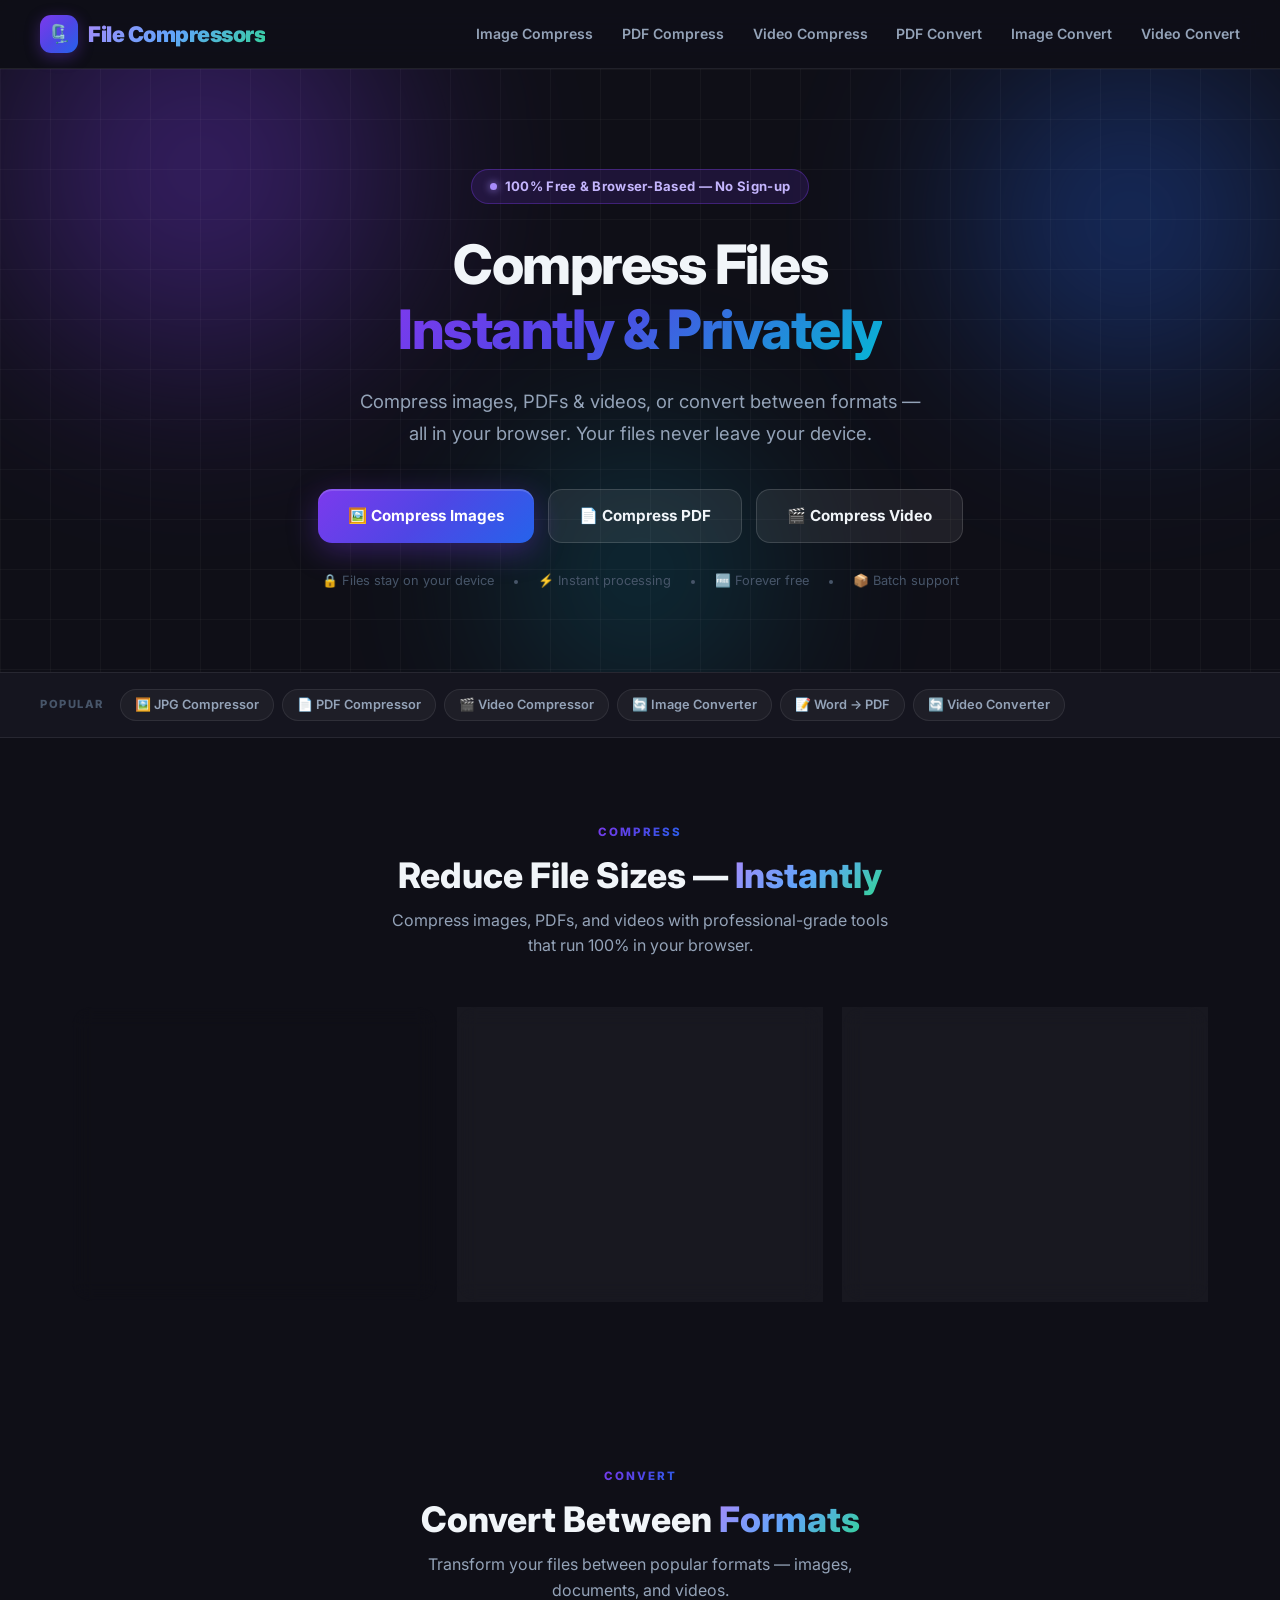
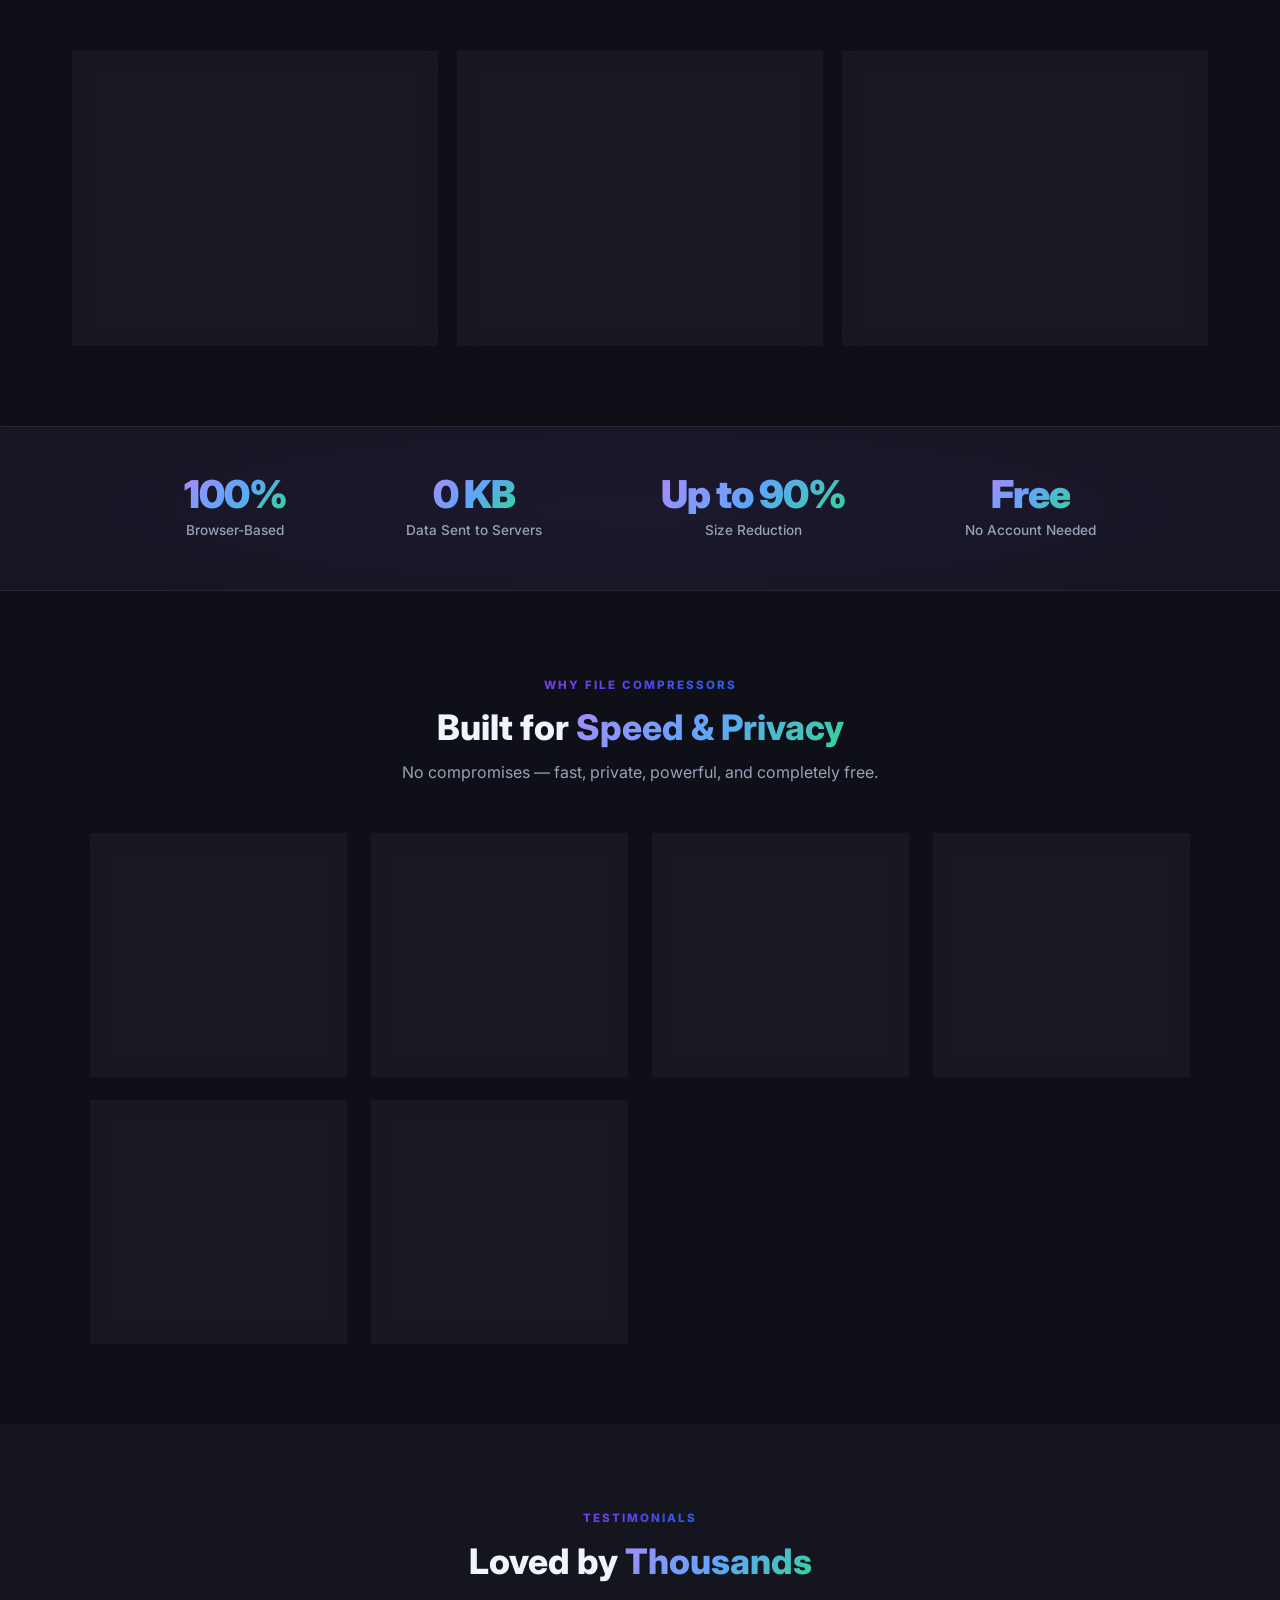
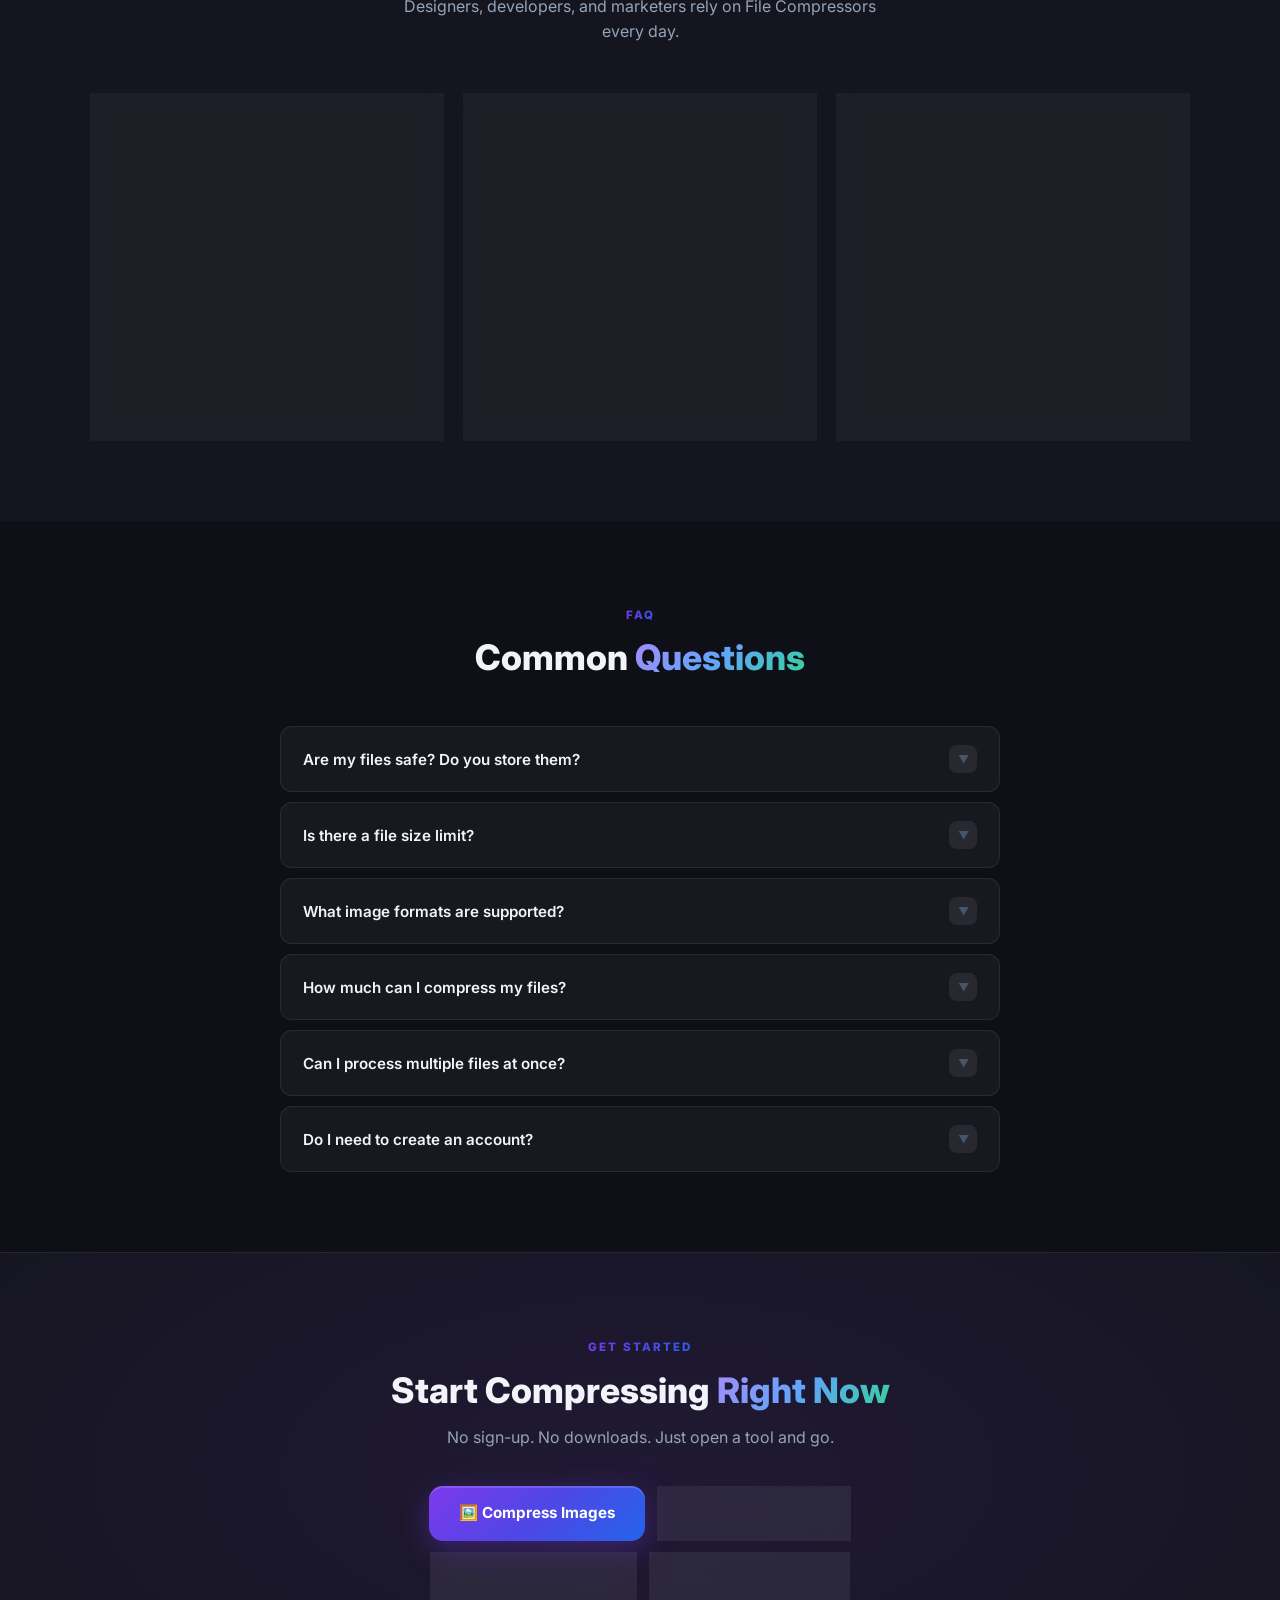
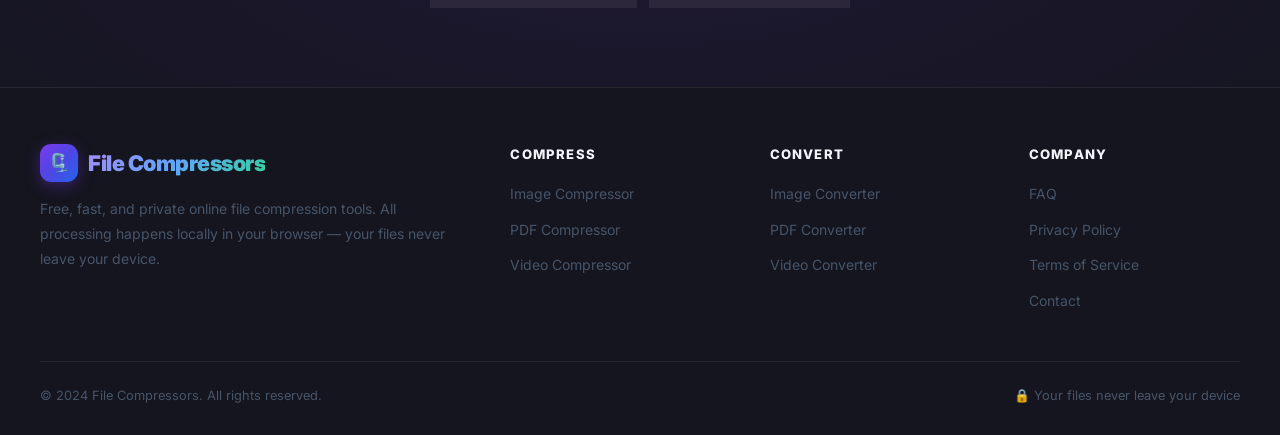
==== commit a6410cf4: "first commit" ====
--- a/index.html
+++ b/index.html
@@ -3,20 +3,20 @@
 <head>
   <meta charset="UTF-8" />
   <meta name="viewport" content="width=device-width, initial-scale=1.0" />
-  <title>Compressly – Free Online File Compressor & Converter | Image, PDF, Video</title>
+  <title>File Compressors – Free Online File Compressor & Converter | Image, PDF, Video</title>
   <meta name="description" content="Compress and convert images, PDFs, and videos instantly in your browser. Reduce JPG, PNG, WebP, PDF, MP4 file sizes by up to 90%. 100% free, private, no sign-up — files never leave your device." />
   <meta name="keywords" content="image compressor, PDF compressor, video compressor, image converter, PDF converter, video converter, compress JPG, compress PNG, compress WebP, compress PDF online, reduce file size, convert JPG to PNG, convert PNG to WebP, Word to PDF, PDF to Word, video compression, free online compressor, browser-based compression, no upload file compressor, batch image compression, file size reducer" />
-  <meta name="author" content="Compressly" />
+  <meta name="author" content="File Compressors" />
   <meta name="robots" content="index, follow" />
   <meta name="theme-color" content="#0f0f17" />
   <link rel="canonical" href="https://compressly.app/" />
 
   <!-- Open Graph / Facebook -->
   <meta property="og:type" content="website" />
-  <meta property="og:title" content="Compressly – Free Online File Compressor & Converter" />
+  <meta property="og:title" content="File Compressors – Free Online File Compressor & Converter" />
   <meta property="og:description" content="Compress and convert images, PDFs, and videos instantly in your browser. 100% free, private — files never leave your device." />
   <meta property="og:url" content="https://compressly.app/" />
-  <meta property="og:site_name" content="Compressly" />
+  <meta property="og:site_name" content="File Compressors" />
   <meta property="og:image" content="https://compressly.app/og-image.png" />
   <meta property="og:image:width" content="1200" />
   <meta property="og:image:height" content="630" />
@@ -24,7 +24,7 @@
 
   <!-- Twitter Card -->
   <meta name="twitter:card" content="summary_large_image" />
-  <meta name="twitter:title" content="Compressly – Free Online File Compressor & Converter" />
+  <meta name="twitter:title" content="File Compressors – Free Online File Compressor & Converter" />
   <meta name="twitter:description" content="Compress images, PDFs & videos right in your browser. No uploads, no servers, no limits. 100% free." />
   <meta name="twitter:image" content="https://compressly.app/og-image.png" />
 
@@ -33,7 +33,7 @@
   {
     "@context": "https://schema.org",
     "@type": "WebApplication",
-    "name": "Compressly",
+    "name": "File Compressors",
     "url": "https://compressly.app",
     "description": "Free browser-based file compression and conversion tools for images, PDFs, and videos.",
     "applicationCategory": "UtilitiesApplication",
@@ -146,7 +146,7 @@
   <div class="nav-inner">
     <a href="index.html" class="logo">
       <div class="logo-icon">🗜️</div>
-      <span class="logo-text">Compressly</span>
+      <span class="logo-text">File Compressors</span>
     </a>
     <ul class="nav-links">
       <li><a href="image-compress.html">Image Compress</a></li>
@@ -312,7 +312,7 @@
 <section class="features-section">
   <div class="features-inner">
     <div class="section-header">
-      <div class="section-eyebrow">Why Compressly</div>
+      <div class="section-eyebrow">Why File Compressors</div>
       <h2>Built for <span class="gradient-text">Speed &amp; Privacy</span></h2>
       <p>No compromises — fast, private, powerful, and completely free.</p>
     </div>
@@ -358,7 +358,7 @@
   <div class="section-header">
     <div class="section-eyebrow">Testimonials</div>
     <h2>Loved by <span class="gradient-text">Thousands</span></h2>
-    <p>Designers, developers, and marketers rely on Compressly every day.</p>
+    <p>Designers, developers, and marketers rely on File Compressors every day.</p>
   </div>
   <div class="testimonials-grid">
     <div class="testimonial-card">
@@ -448,7 +448,7 @@
           Do I need to create an account?
           <span class="faq-chevron">▼</span>
         </button>
-        <div class="faq-answer">No. Compressly is completely free with no account or registration required. Just open any tool and start compressing immediately — no email, no password, no credit card.</div>
+        <div class="faq-answer">No. File Compressors is completely free with no account or registration required. Just open any tool and start compressing immediately — no email, no password, no credit card.</div>
       </div>
     </div>
   </div>
@@ -477,7 +477,7 @@
       <div class="footer-brand">
         <a href="index.html" class="logo">
           <div class="logo-icon">🗜️</div>
-          <span class="logo-text">Compressly</span>
+          <span class="logo-text">File Compressors</span>
         </a>
         <p>Free, fast, and private online file compression tools. All processing happens locally in your browser — your files never leave your device.</p>
       </div>
@@ -508,7 +508,7 @@
       </div>
     </div>
     <div class="footer-bottom">
-      <span>© 2024 Compressly. All rights reserved.</span>
+      <span>© 2024 File Compressors. All rights reserved.</span>
       <span>🔒 Your files never leave your device</span>
     </div>
   </div>
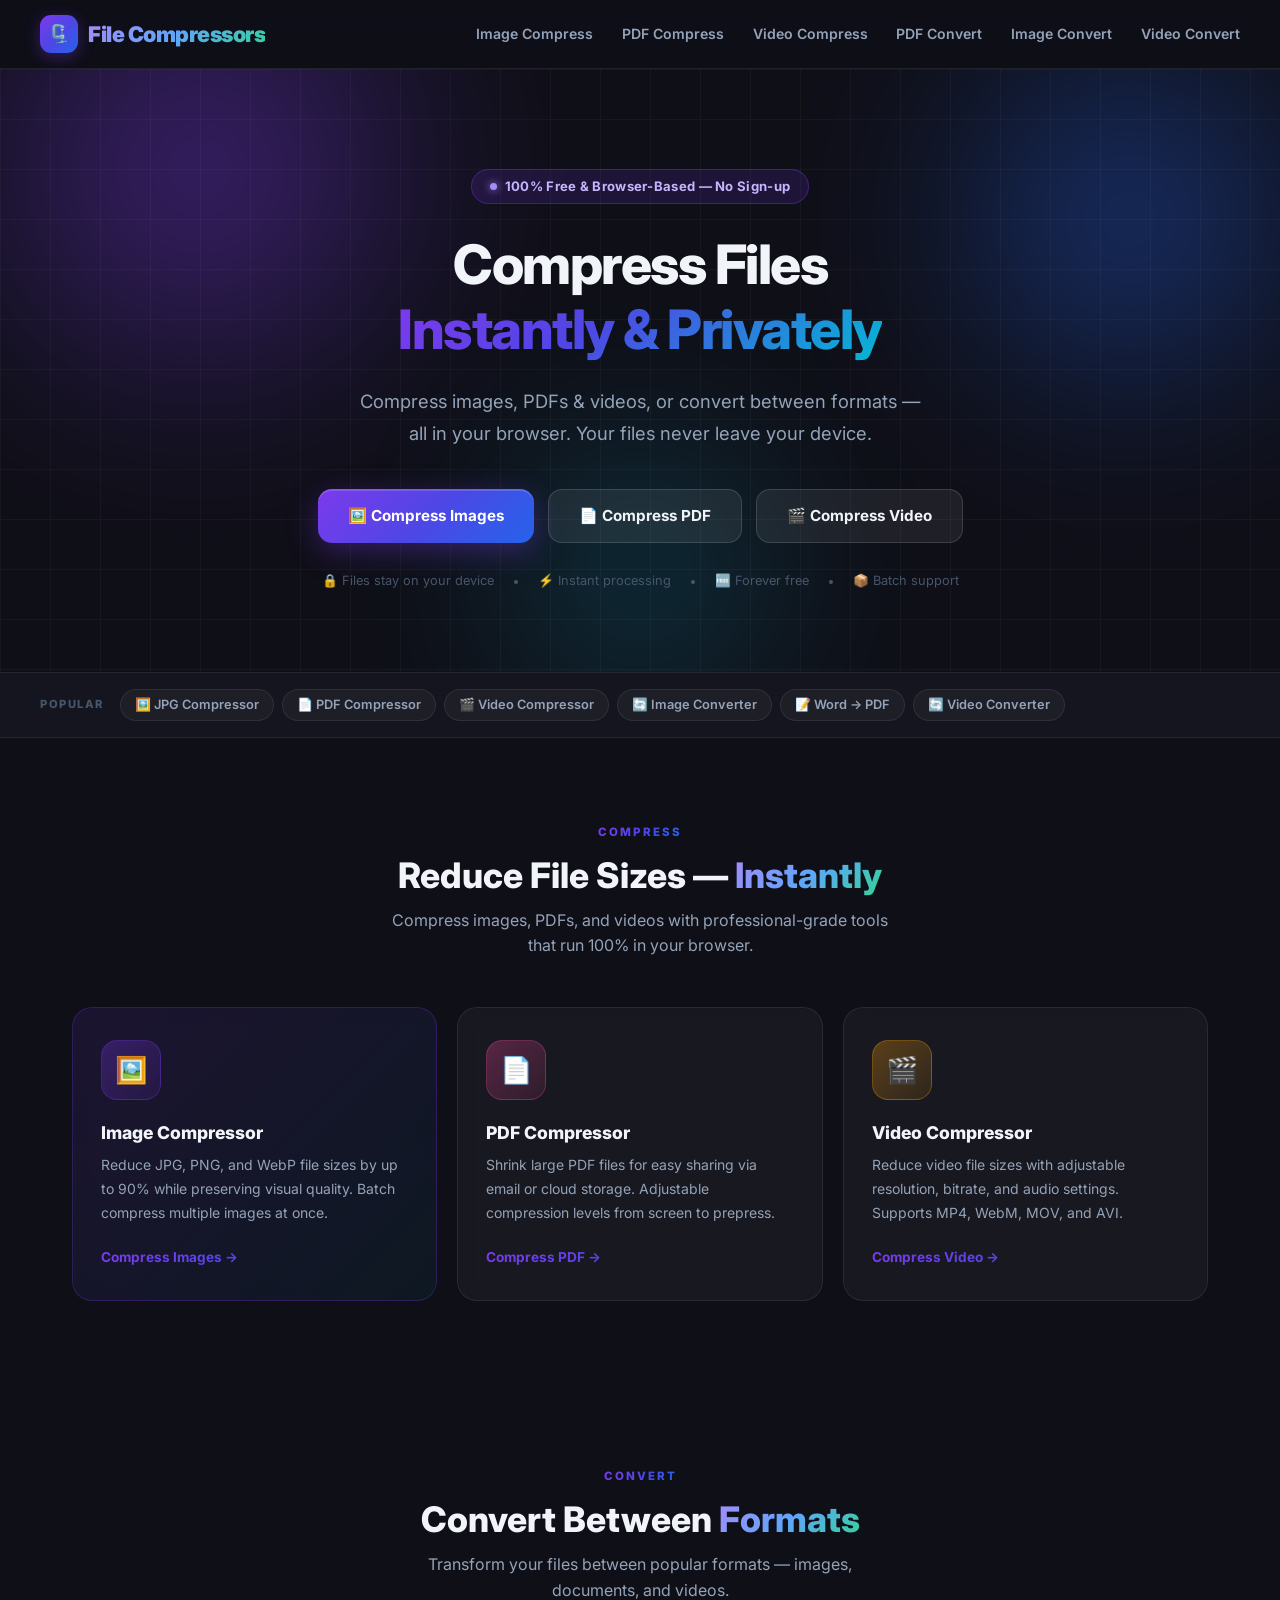
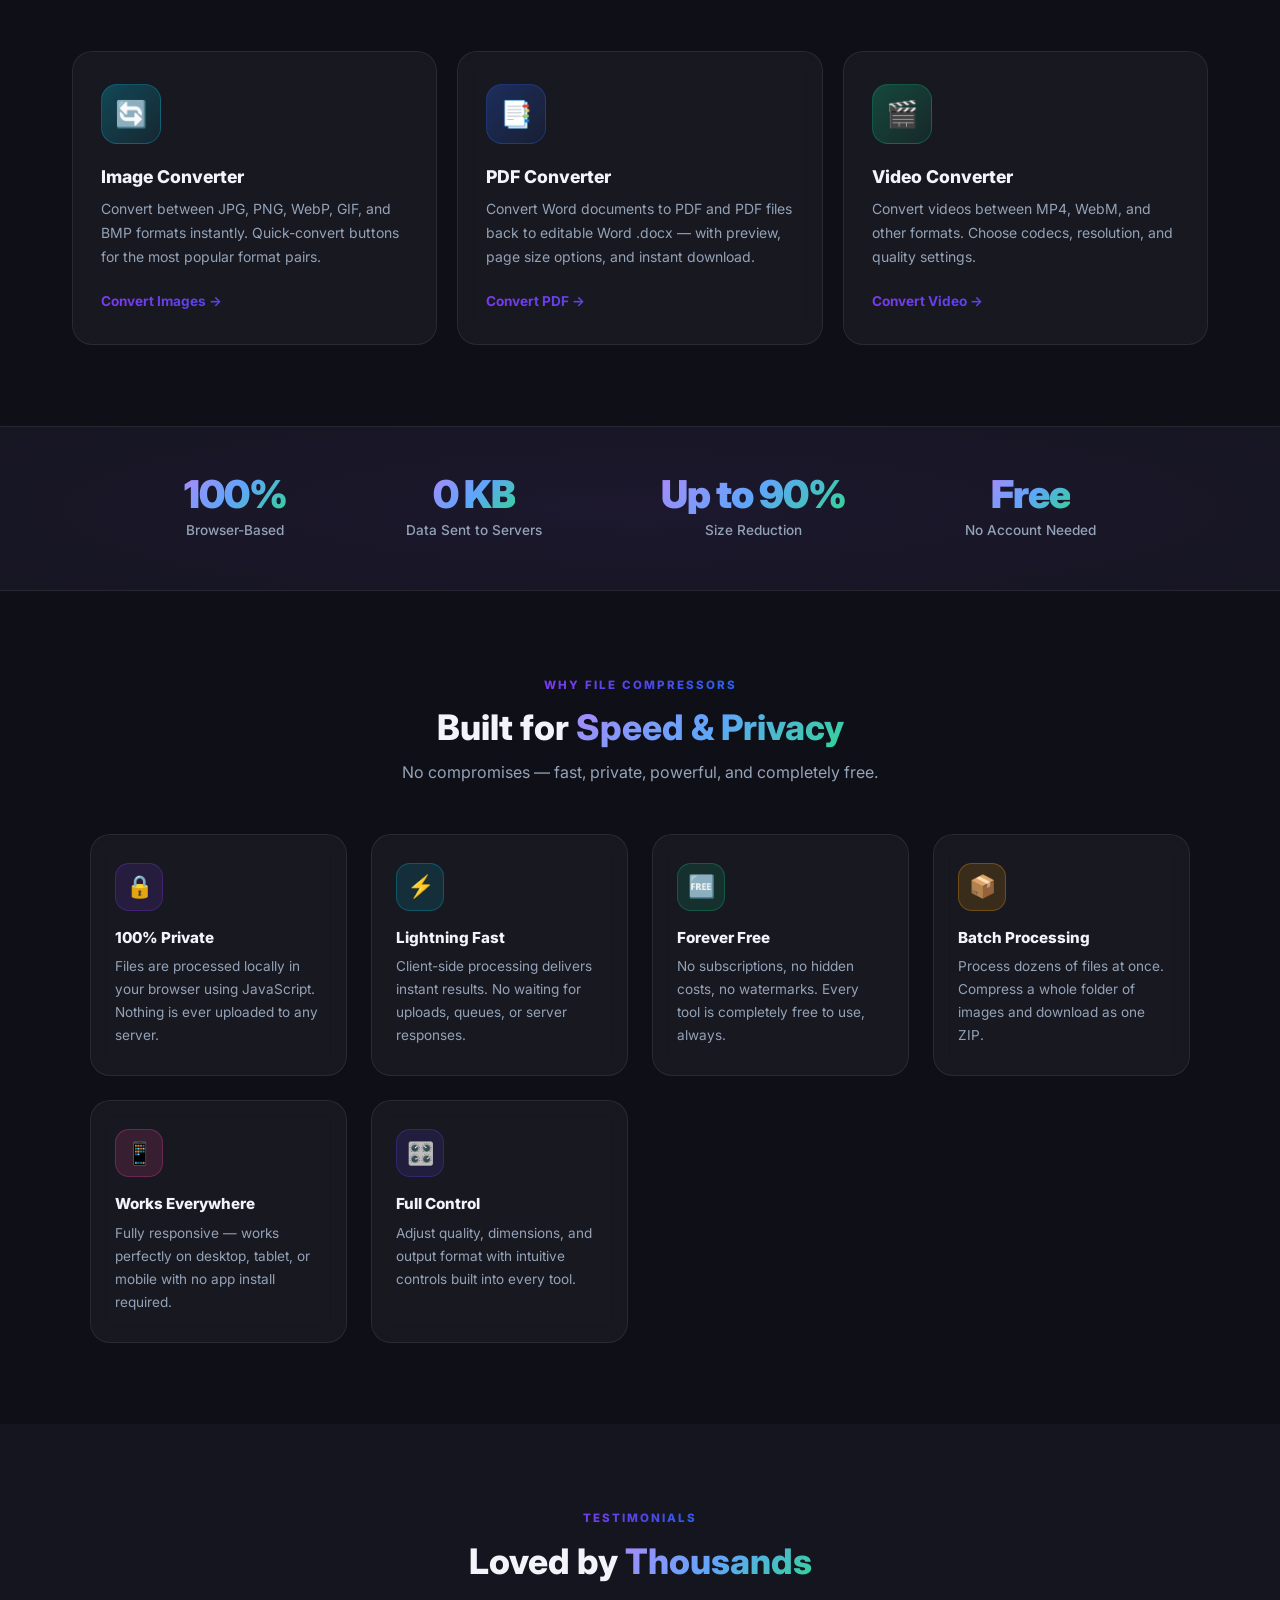
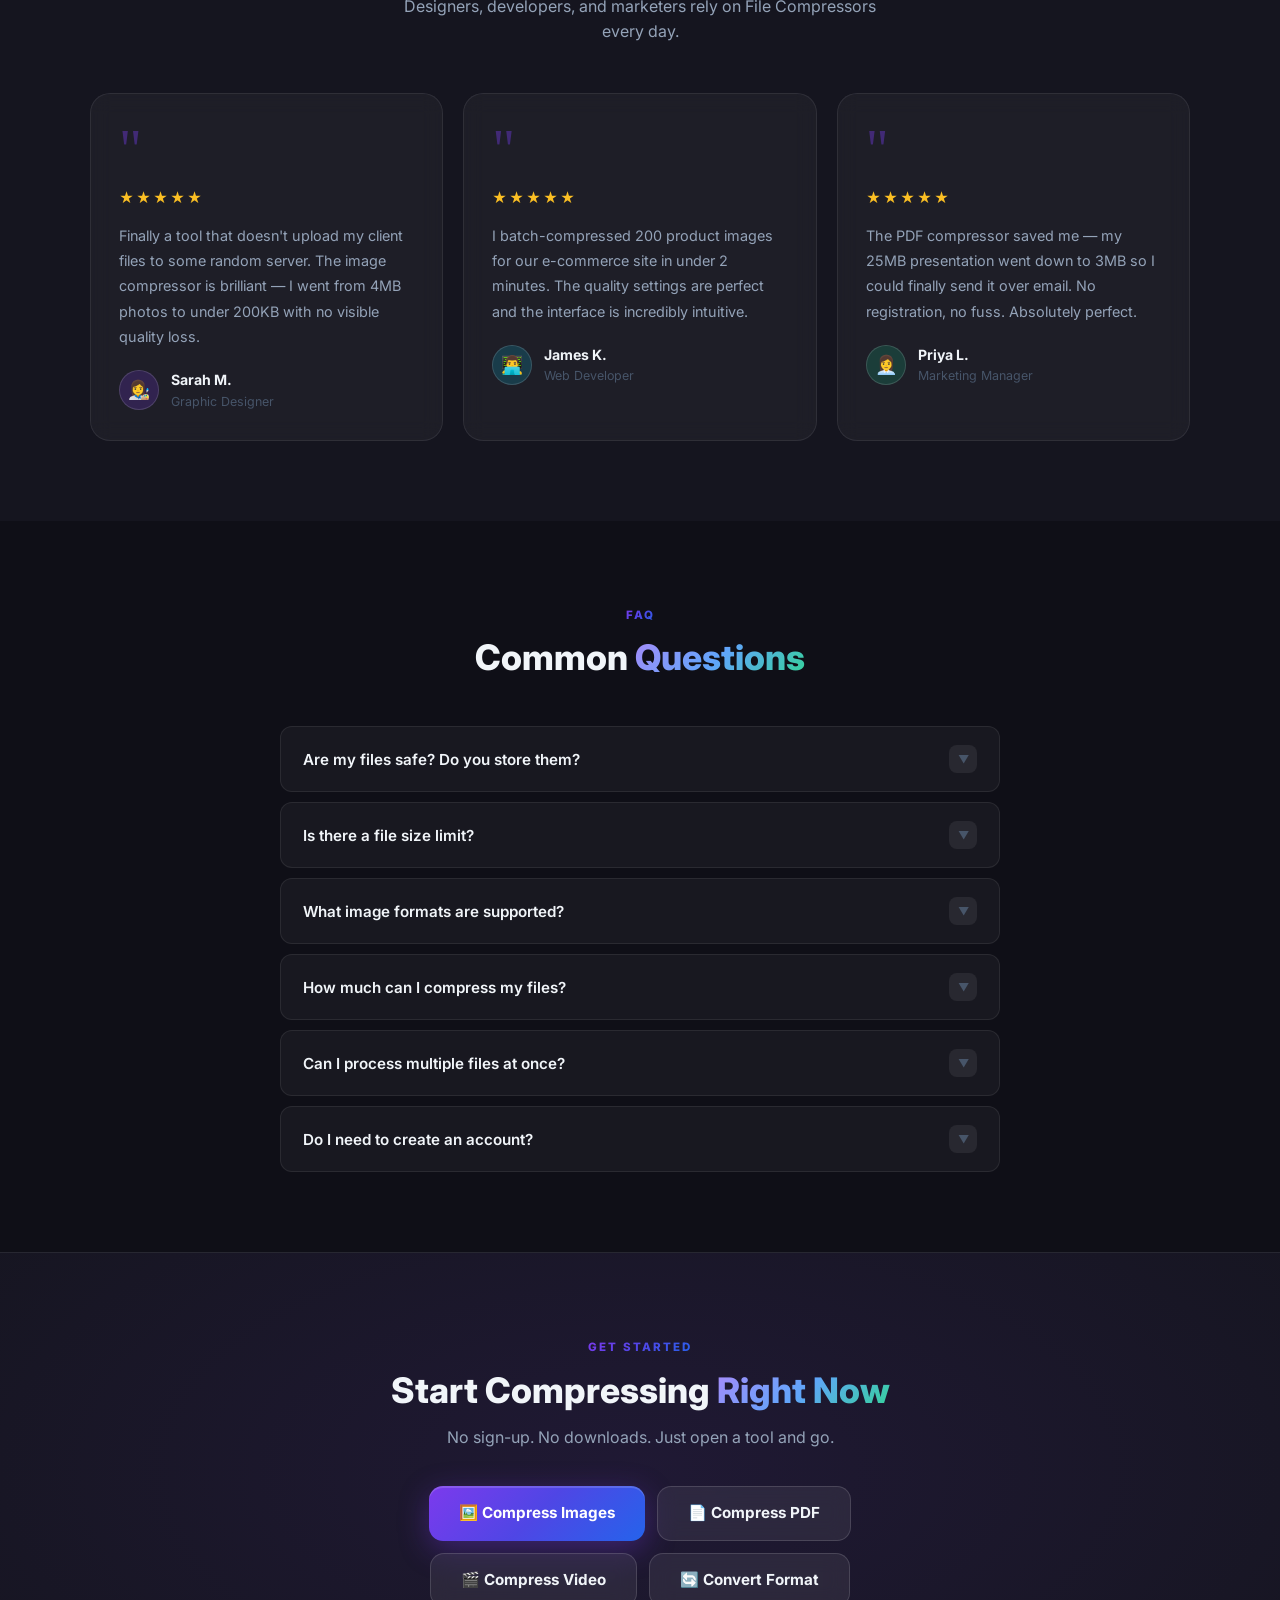
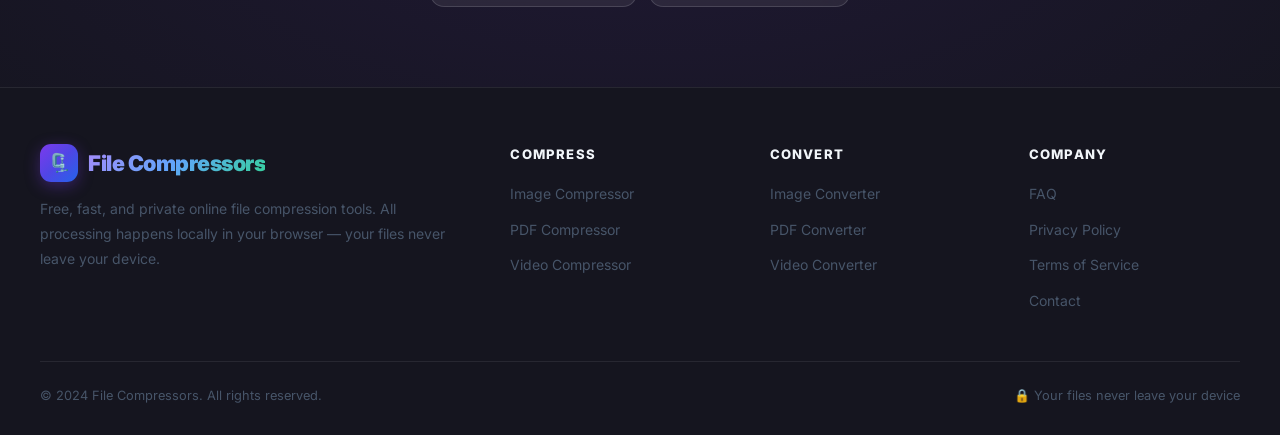
==== commit 0d804883: "sitemap commit" ====
--- a/index.html
+++ b/index.html
@@ -9,6 +9,7 @@
   <meta name="author" content="File Compressors" />
   <meta name="robots" content="index, follow" />
   <meta name="theme-color" content="#0f0f17" />
+  <meta name="google-site-verification" content="EF60GxzW419jlOwDiD80hyb8VrRK4-x-UwqC18E27_4" />
   <link rel="canonical" href="https://compressly.app/" />
 
   <!-- Open Graph / Facebook -->
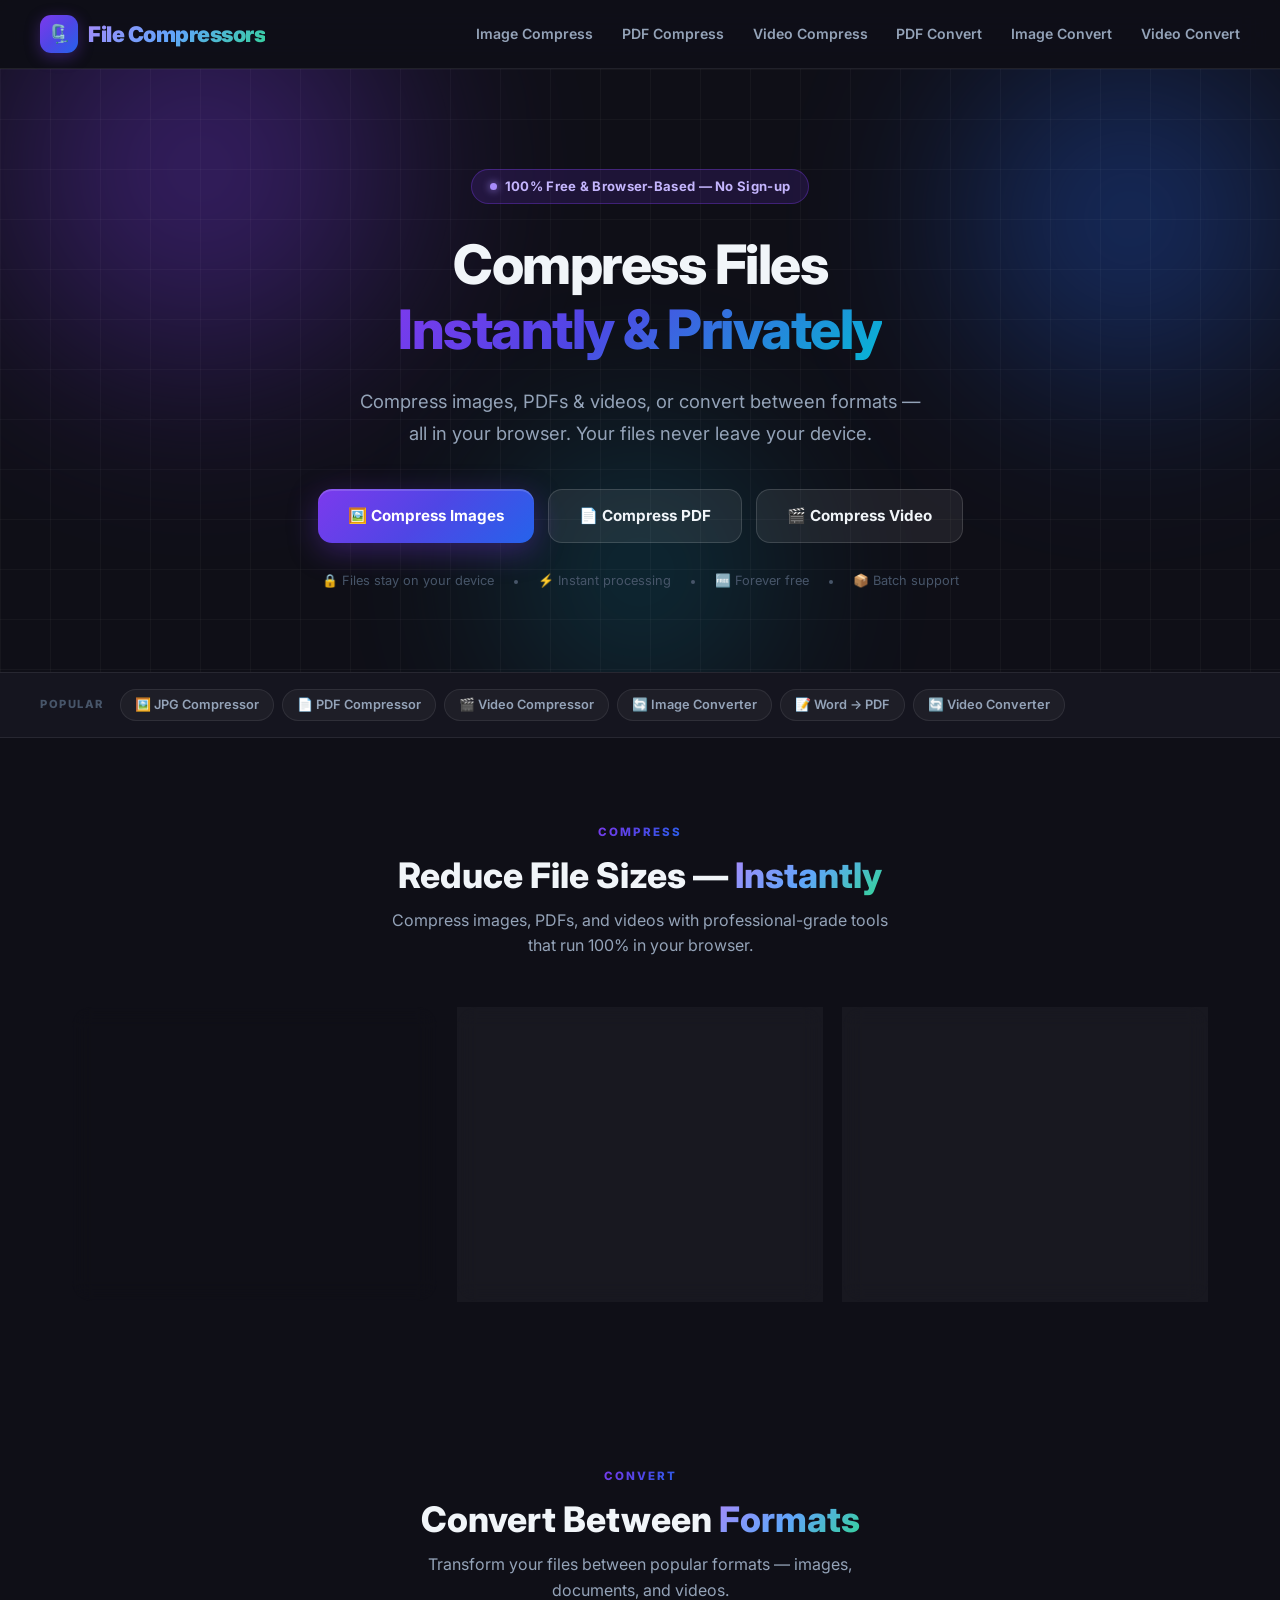
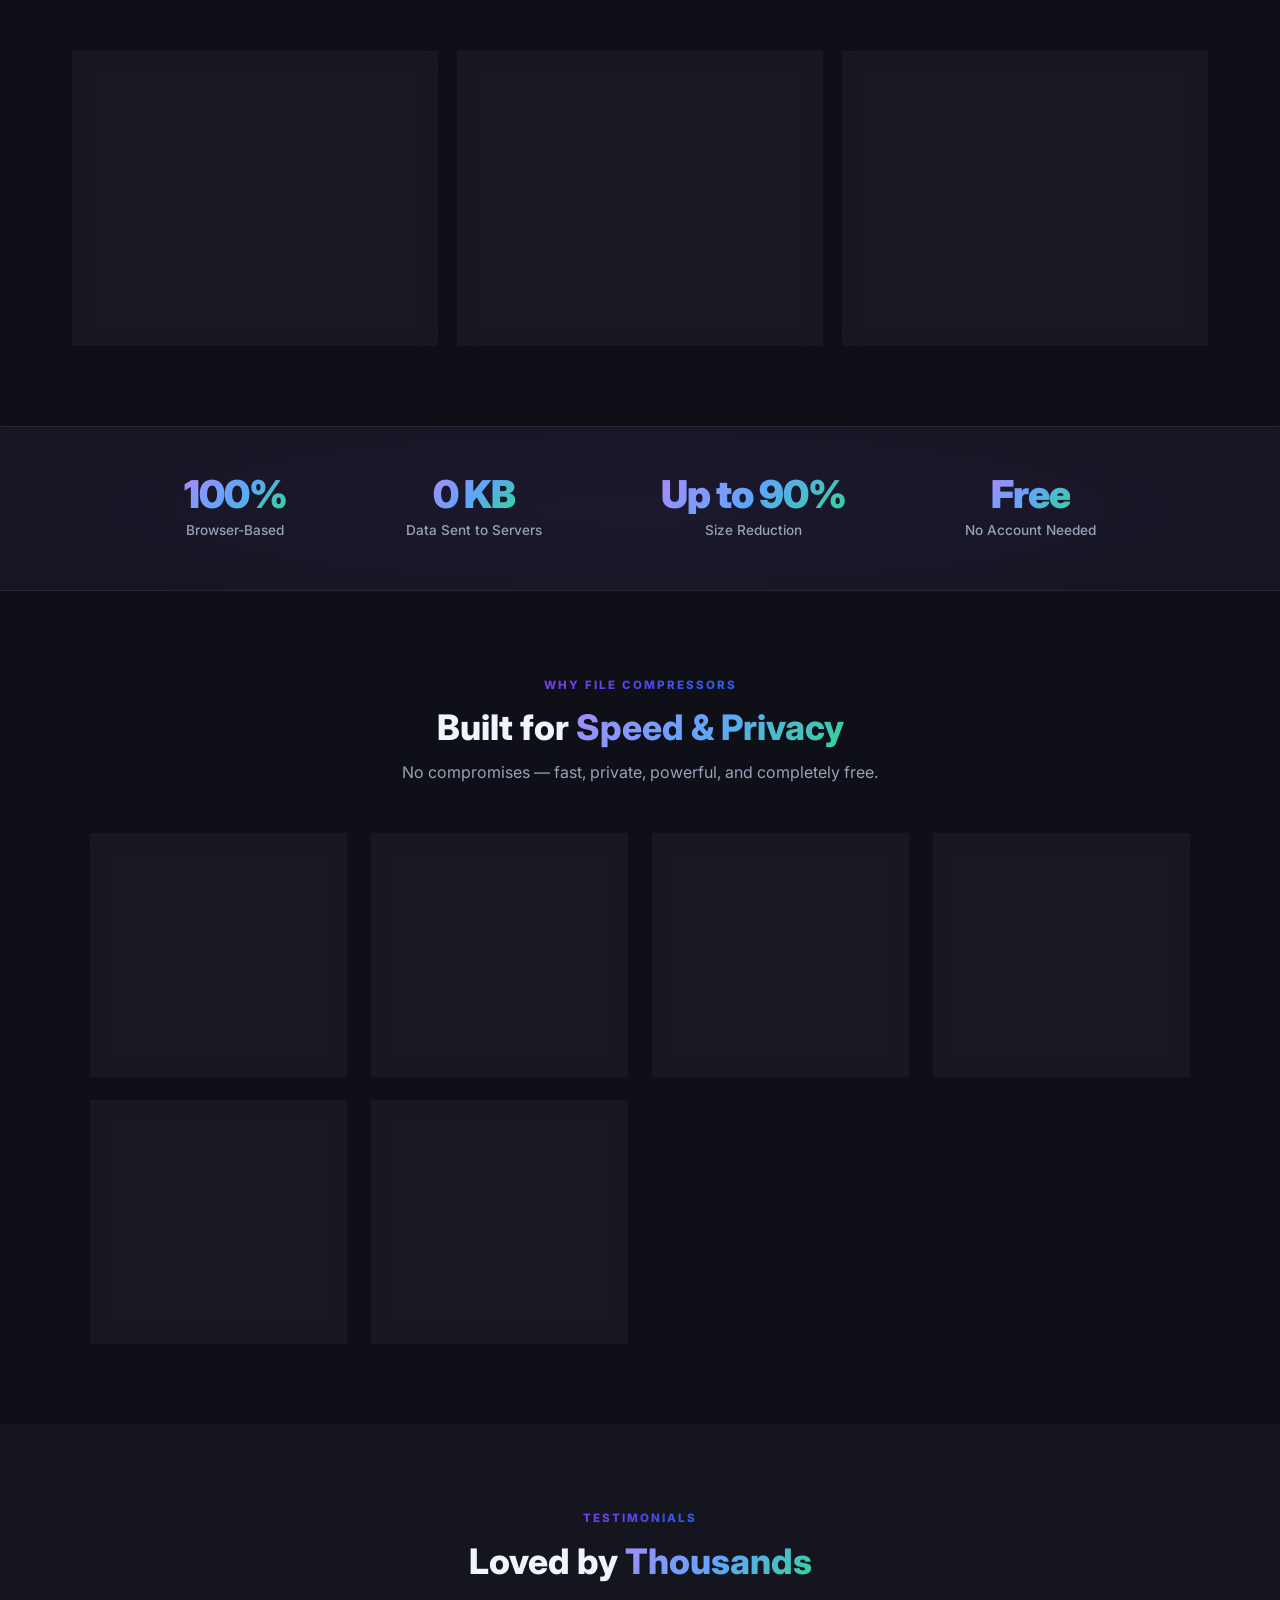
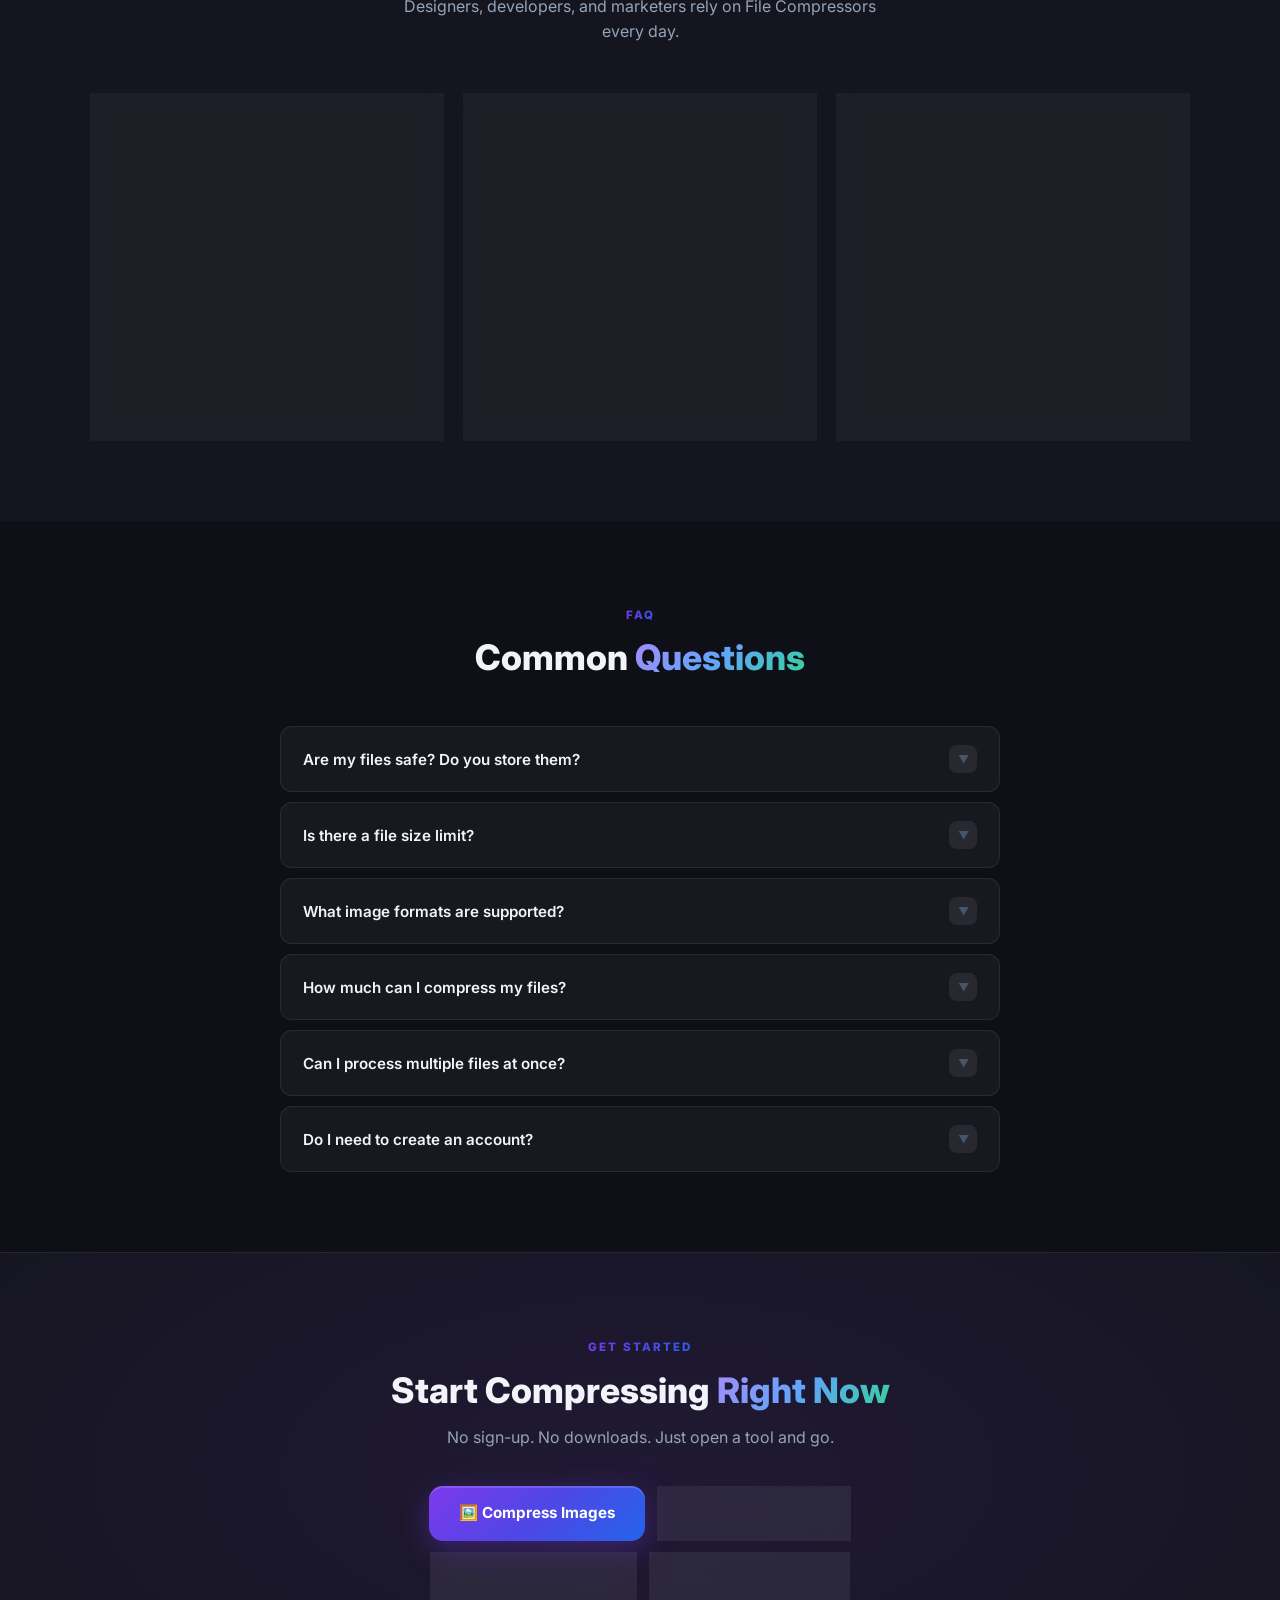
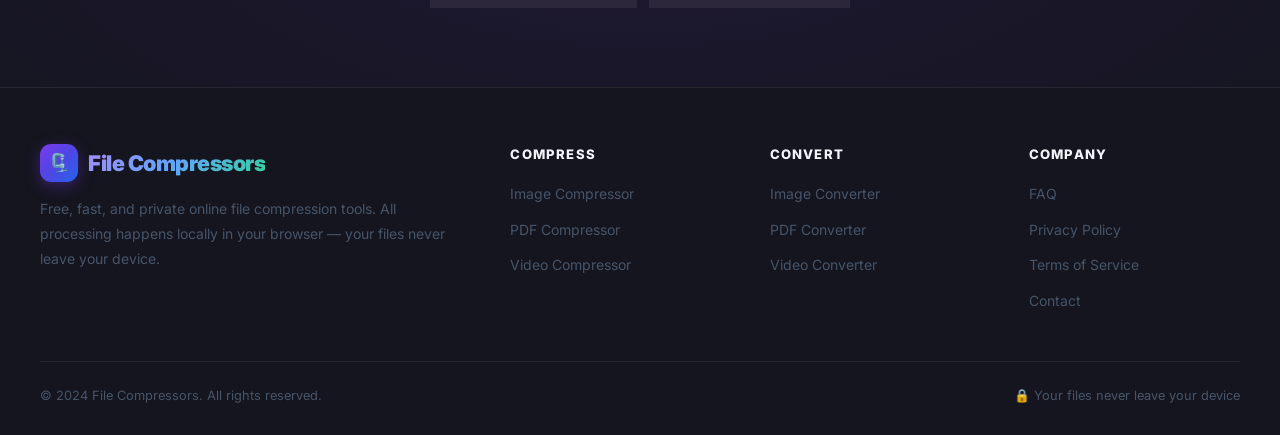
==== commit 43b9e506: "sitemap commit" ====
--- a/index.html
+++ b/index.html
@@ -10,7 +10,7 @@
   <meta name="robots" content="index, follow" />
   <meta name="theme-color" content="#0f0f17" />
   <meta name="google-site-verification" content="EF60GxzW419jlOwDiD80hyb8VrRK4-x-UwqC18E27_4" />
-  <link rel="canonical" href="https://compressly.app/" />
+  <link rel="canonical" href="https://filecompressors.com/" />
 
   <!-- Open Graph / Facebook -->
   <meta property="og:type" content="website" />
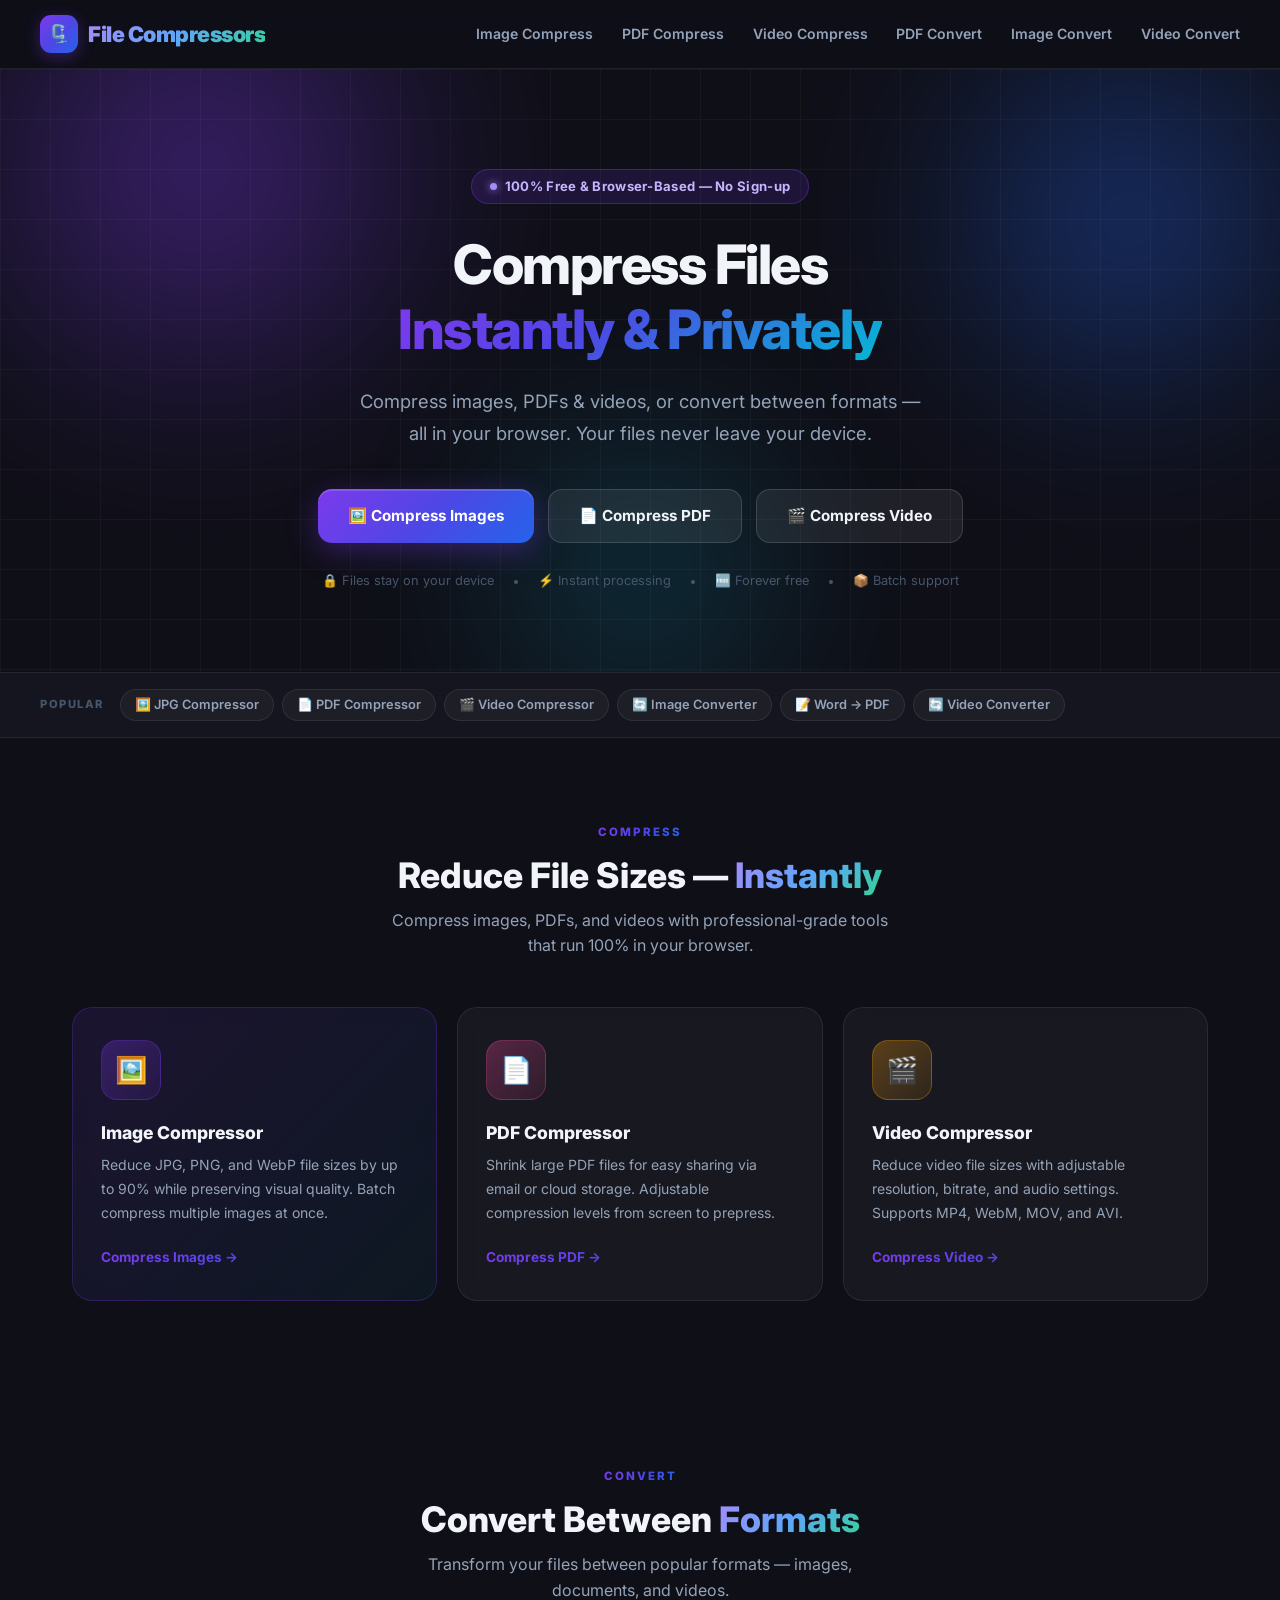
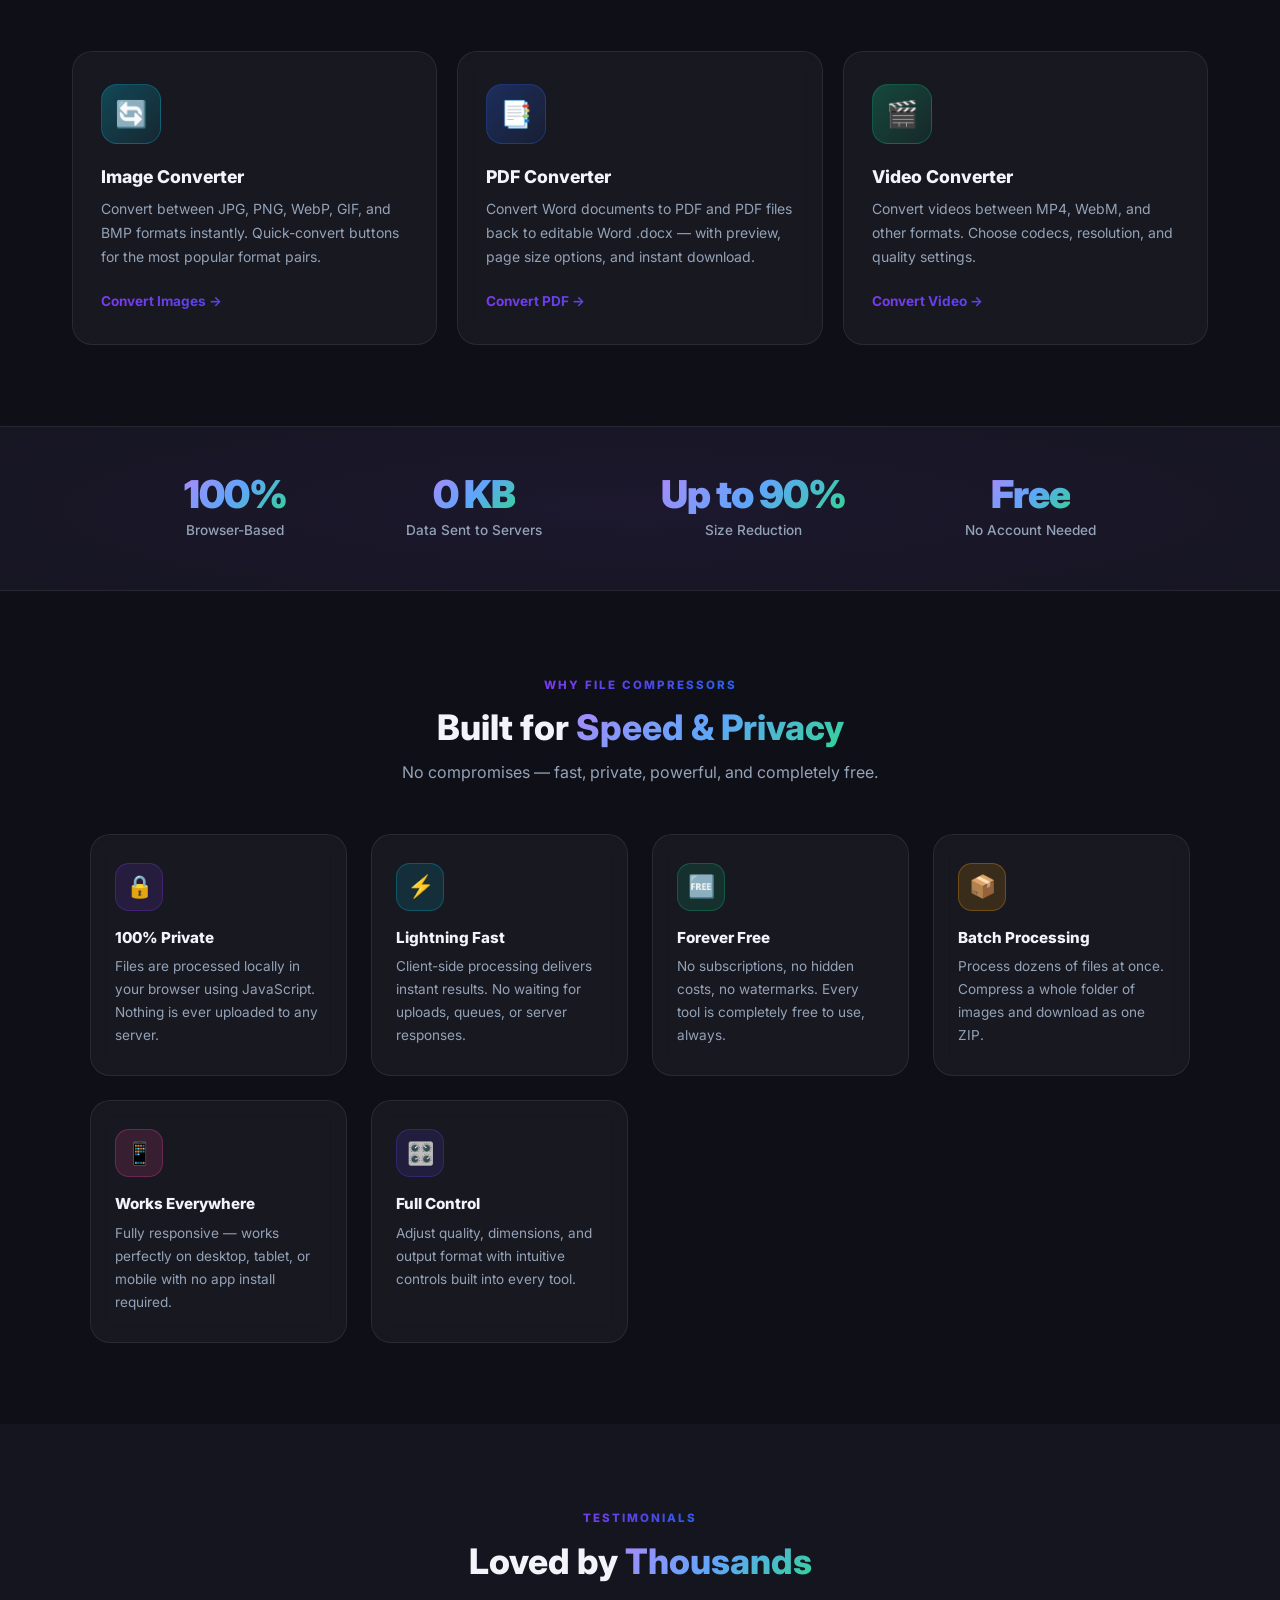
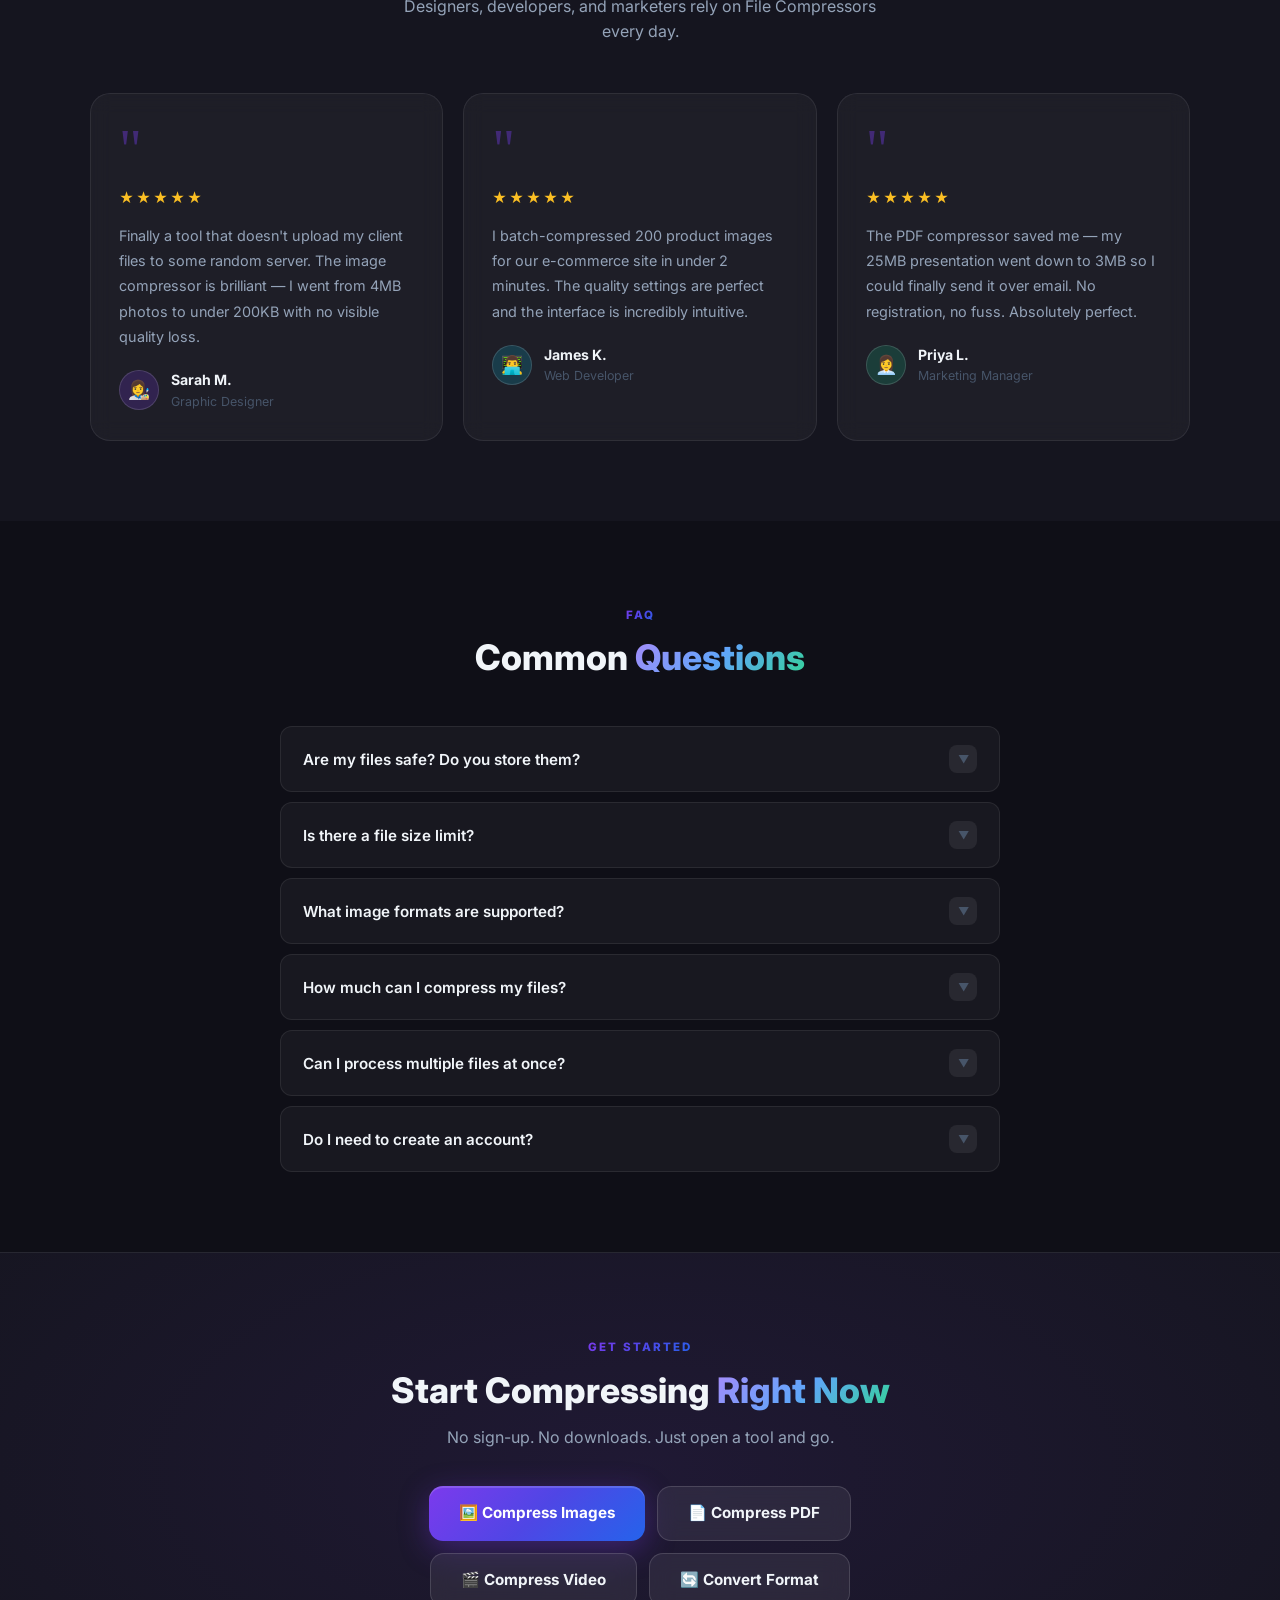
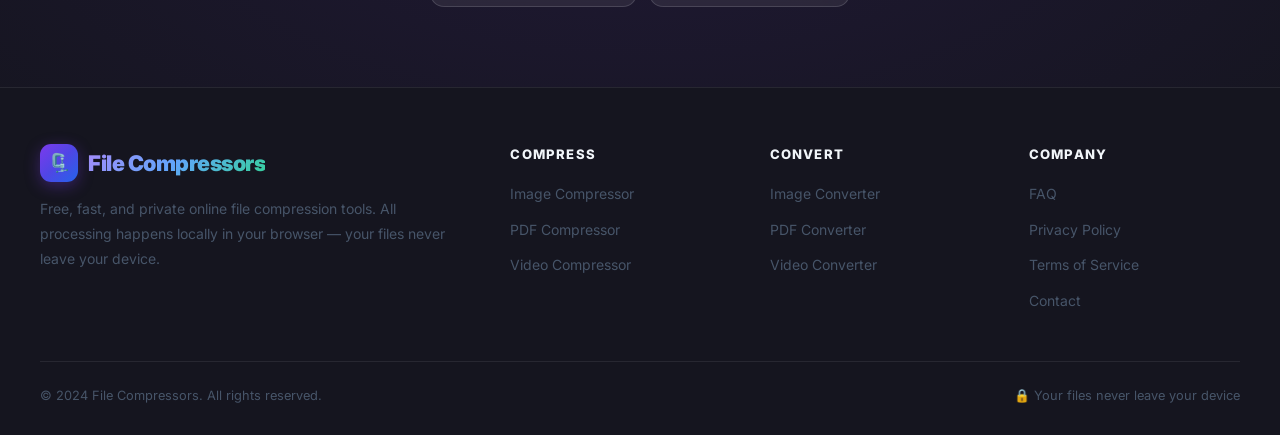
==== commit ccb0ab09: "second commit" ====
--- a/index.html
+++ b/index.html
@@ -10,6 +10,7 @@
   <meta name="robots" content="index, follow" />
   <meta name="theme-color" content="#0f0f17" />
   <meta name="google-site-verification" content="EF60GxzW419jlOwDiD80hyb8VrRK4-x-UwqC18E27_4" />
+  <meta name="google-adsense-account" content="ca-pub-2554639208464159">
   <link rel="canonical" href="https://filecompressors.com/" />
 
   <!-- Open Graph / Facebook -->
